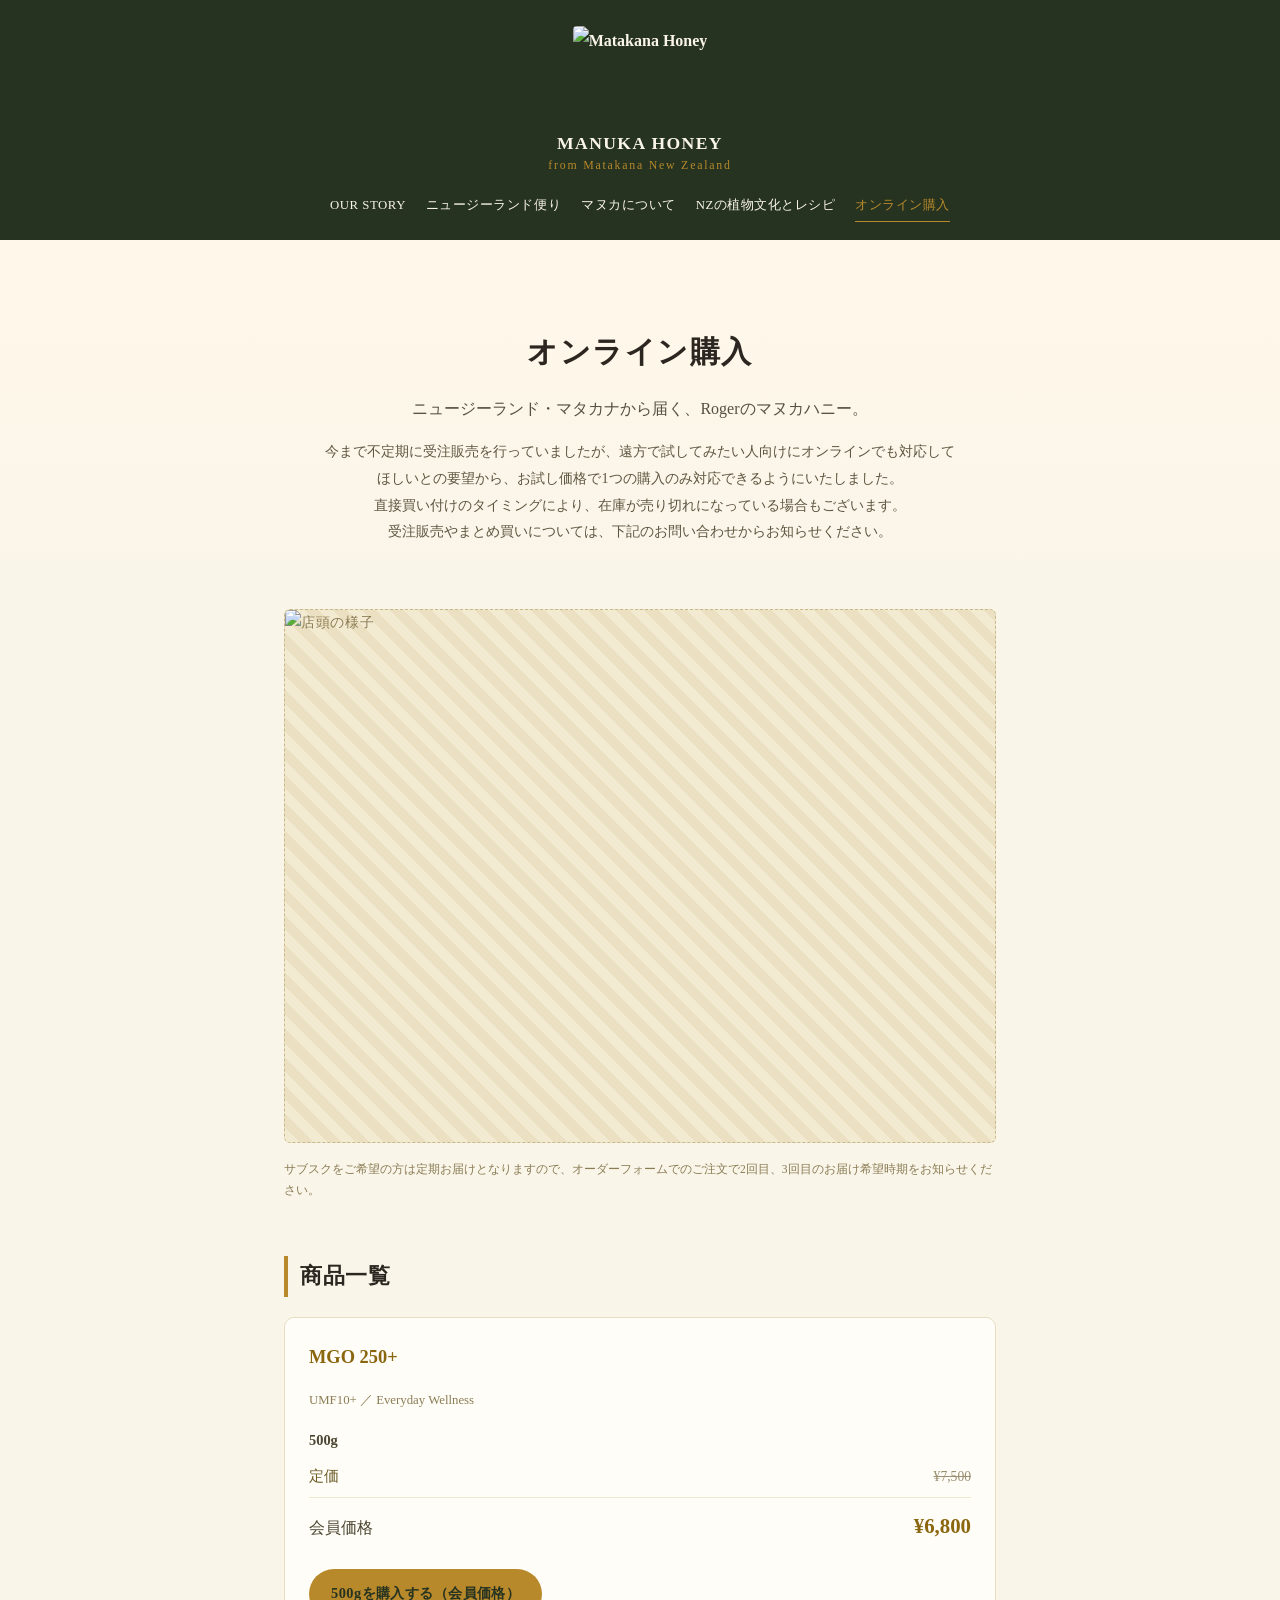
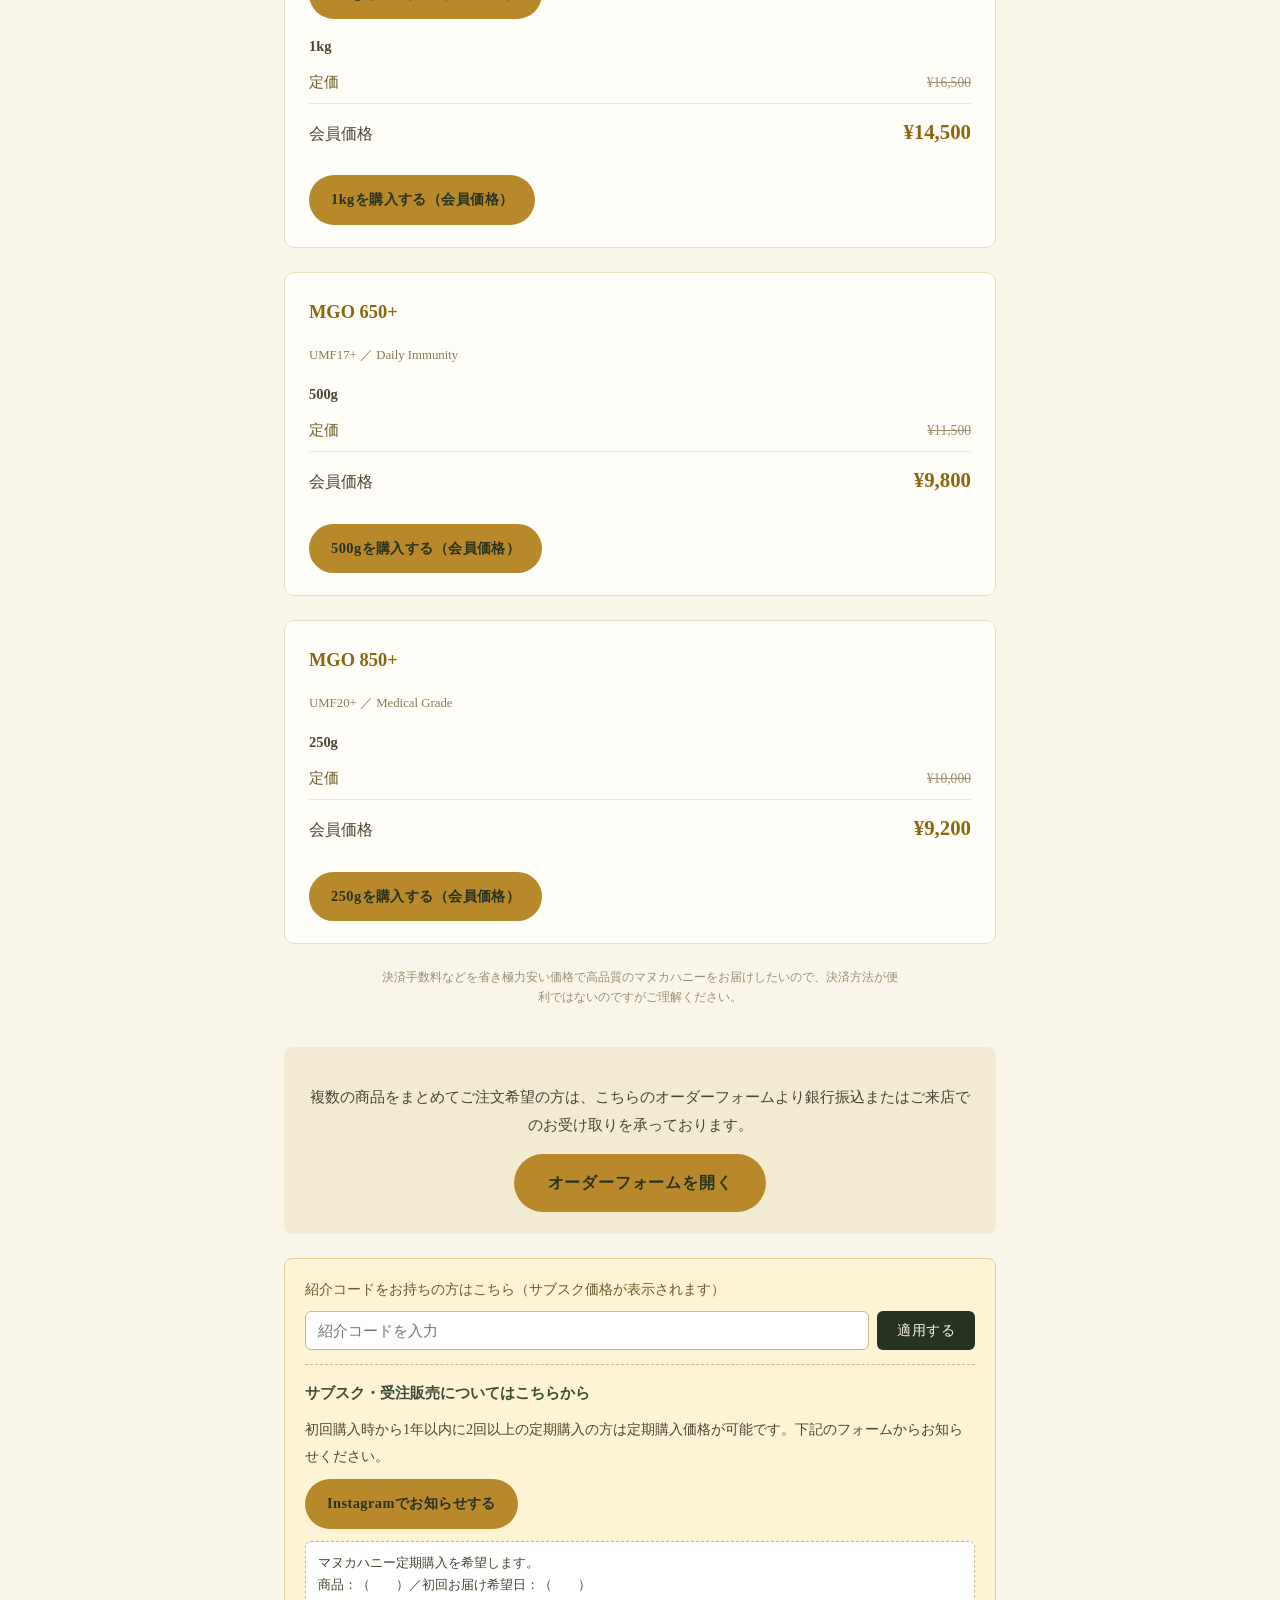
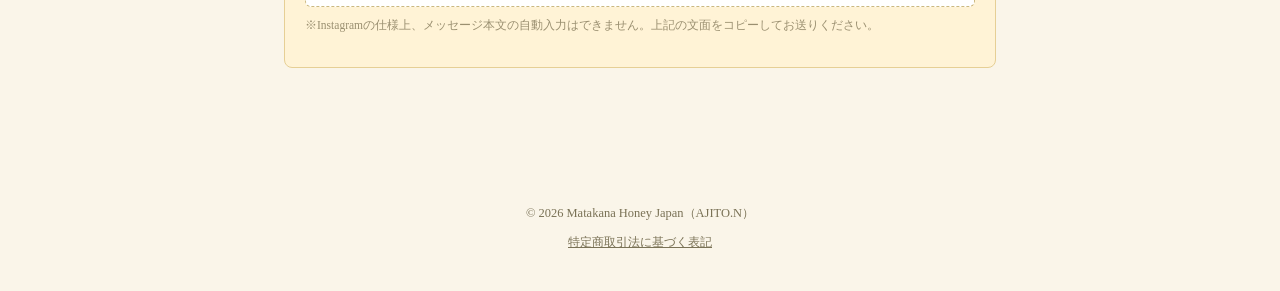
==== contact.html @ 0c9b3e2f "manuka.htmlサブタイトル・contact.html導入文の文言差し替え - manuka.html: サブタイトルを新文言に差し替え（読点1箇所+共通<br>1箇所、シンプル方針を維持） -" ====
<!DOCTYPE html>
<html lang="ja">
<head>
<meta charset="UTF-8">
<meta name="viewport" content="width=device-width, initial-scale=1.0">
<title>オンライン購入 | Matakana Honey</title>
<link rel="stylesheet" href="css/style.css">
<style>
  .referral-box{background:#fff3d6;border:1px solid #e6cf95;border-radius:8px;padding:18px 20px;margin:24px 0;}
  .referral-box label{display:block;font-size:0.85rem;color:#6b5b25;margin-bottom:8px;}
  .referral-box .row{display:flex;gap:8px;flex-wrap:wrap;}
  .referral-box input[type=text]{flex:1 1 200px;padding:10px 12px;border:1px solid #cbb87f;border-radius:6px;font-size:0.95rem;}
  .referral-box button{background:var(--green-dark);color:var(--cream);border:none;border-radius:6px;padding:10px 20px;cursor:pointer;font-size:0.9rem;letter-spacing:0.03em;}
  .referral-msg{margin-top:10px;font-size:0.85rem;}
  .referral-msg.ok{color:#3a4d34;}
  .referral-msg.ng{color:#a33;}
  .product-card{border:1px solid #e7ddc3;border-radius:10px;padding:22px 24px;margin-bottom:24px;background:#fffdf7;}
  .product-card h3{margin:0 0 4px;font-size:1.15rem;color:var(--gold-dark);}
  .product-card .subtitle{font-size:0.8rem;color:#8a7c55;margin-bottom:14px;}
  .price-row{display:flex;justify-content:space-between;align-items:baseline;padding:6px 0;border-top:1px solid #f0e8d0;font-size:0.95rem;}
  .price-row:first-of-type{border-top:none;}
  .price-row .label{color:#6b5b25;}
  .price-row .value{font-weight:bold;}
  .price-row.sub{display:none;}
  .price-row.sub.visible{display:flex;}
  .price-row.sub .value{color:var(--gold-dark);}
  .price-row.list-price .value{text-decoration:line-through;color:#9a8f70;font-weight:normal;font-size:0.85rem;}
  .price-row.member-price{padding:8px 0;}
  .price-row.member-price .label{font-size:1rem;color:#4a4430;}
  .price-row.member-price .value{font-size:1.3rem;color:var(--gold-dark);}
  .price-note{font-size:0.72rem;color:#8a7c55;line-height:1.8;margin:10px 0 20px;}
  .pledge-row{margin-top:14px;padding-top:14px;border-top:1px dashed #cbb87f;font-size:0.85rem;color:#6b5b25;}
  .pledge-row label{display:flex;align-items:center;gap:8px;cursor:pointer;}
  .buy-row{margin-top:16px;display:flex;gap:10px;flex-wrap:wrap;}
  .buy-btn{display:inline-block;background:var(--gold);color:var(--green-dark);font-weight:bold;padding:11px 22px;border-radius:999px;text-decoration:none;font-size:0.9rem;letter-spacing:0.03em;}
  .buy-btn:hover{background:#d1a34a;}
  .buy-btn.sub-btn{display:none;background:var(--green-dark);color:var(--cream);}
  .buy-btn.sub-btn.visible{display:inline-block;}
  .small-note{font-size:0.72rem;color:#9a8f70;text-align:center;margin:18px auto;max-width:520px;line-height:1.7;}
  .bulk-box{background:#f3ead2;border-radius:8px;padding:22px;margin-top:40px;text-align:center;}
  .bulk-box p{margin-bottom:14px;font-size:0.92rem;color:#4a4430;}
  .cap-label{font-weight:bold;font-size:0.9rem;color:#4a4430;margin:0 0 2px;}
  .soldout-badge{display:inline-block;background:#a33;color:#fff;font-size:0.68rem;font-weight:bold;padding:2px 9px;border-radius:999px;margin-left:8px;vertical-align:middle;letter-spacing:0.03em;}
  .buy-btn.disabled{background:#ccc;color:#888;pointer-events:none;cursor:not-allowed;}
  .buy-btn.disabled:hover{background:#ccc;}
  .restock-note{font-size:0.78rem;color:#8a7c55;margin:6px 0 0;}
</style>
</head>
<body>
<header>
  <div class="header-brand">
    <a class="wordmark" href="index.html"><img src="images/logo-web.png" alt="Matakana Honey" class="wordmark-logo"><span class="wordmark-text">MANUKA HONEY<span class="wordmark-sub">from Matakana New Zealand</span></span></a>
  </div>
  <nav>
    <a href="index.html">OUR STORY</a>
    <a href="nz-letter.html">ニュージーランド便り</a>
    <a href="manuka.html">マヌカについて</a>
    <a href="recipes.html">NZの植物文化とレシピ</a>
    <a class="active" href="contact.html">オンライン購入</a>
  </nav>
</header>

<div class="hero">
  <h1>オンライン購入</h1>
  <p class="lead">ニュージーランド・マタカナから届く、Rogerのマヌカハニー。</p>
  <p style="max-width:640px;margin:14px auto 0;font-size:0.88rem;line-height:1.9;color:#5c5640;">
    今まで不定期に受注販売を行っていましたが、遠方で試してみたい人向けにオンラインでも対応してほしいとの要望から、お試し価格で1つの購入のみ対応できるようにいたしました。<br>
    直接買い付けのタイミングにより、在庫が売り切れになっている場合もございます。<br>
    受注販売やまとめ買いについては、下記のお問い合わせからお知らせください。
  </p>
</div>

<main>
  <img class="placeholder-img" src="images/shop-display.jpg" alt="店頭の様子" style="width:100%;height:auto;aspect-ratio:4/3;object-fit:cover;border-radius:6px;margin:16px 0;">

  <p class="price-note">
    サブスクをご希望の方は定期お届けとなりますので、オーダーフォームでのご注文で2回目、3回目のお届け希望時期をお知らせください。
  </p>

  <section>
    <h2>商品一覧</h2>

    <div class="product-card">
      <h3>MGO 250+</h3>
      <p class="subtitle">UMF10+ ／ Everyday Wellness</p>
      <div class="size-block" data-product-name="MGO250+ 500g">
        <p class="cap-label">500g</p>
        <div class="price-row list-price"><span class="label">定価</span><span class="value">¥7,500</span></div>
        <div class="price-row member-price"><span class="label">会員価格</span><span class="value">¥6,800</span></div>
        <div class="price-row sub" data-sub="mgo250-500"><span class="label">サブスク価格</span><span class="value">¥6,300</span></div>
        <div class="buy-row">
          <a class="buy-btn" id="buy-mgo250-500" href="#" target="_blank" rel="noopener">500gを購入する（会員価格）</a>
          <a class="buy-btn sub-btn" id="buy-mgo250-500-sub" data-sub-btn="mgo250-500" href="#" target="_blank" rel="noopener">500gをサブスク価格で購入する</a>
        </div>
      </div>
      <div class="size-block" data-product-name="MGO250+ 1kg">
        <p class="cap-label" style="margin-top:14px;">1kg</p>
        <div class="price-row list-price"><span class="label">定価</span><span class="value">¥16,500</span></div>
        <div class="price-row member-price"><span class="label">会員価格</span><span class="value">¥14,500</span></div>
        <div class="price-row sub" data-sub="mgo250-1000"><span class="label">サブスク価格</span><span class="value">¥12,000</span></div>
        <div class="buy-row">
          <a class="buy-btn" id="buy-mgo250-1000" href="#" target="_blank" rel="noopener">1kgを購入する（会員価格）</a>
          <a class="buy-btn sub-btn" id="buy-mgo250-1000-sub" data-sub-btn="mgo250-1000" href="#" target="_blank" rel="noopener">1kgをサブスク価格で購入する</a>
        </div>
      </div>
    </div>

    <div class="product-card">
      <h3>MGO 650+</h3>
      <p class="subtitle">UMF17+ ／ Daily Immunity</p>
      <div class="size-block" data-product-name="MGO650+ 500g">
        <p class="cap-label">500g</p>
        <div class="price-row list-price"><span class="label">定価</span><span class="value">¥11,500</span></div>
        <div class="price-row member-price"><span class="label">会員価格</span><span class="value">¥9,800</span></div>
        <div class="price-row sub" data-sub="mgo650-500"><span class="label">サブスク価格</span><span class="value">¥9,200</span></div>
        <div class="buy-row">
          <a class="buy-btn" id="buy-mgo650-500" href="#" target="_blank" rel="noopener">500gを購入する（会員価格）</a>
          <a class="buy-btn sub-btn" id="buy-mgo650-500-sub" data-sub-btn="mgo650-500" href="#" target="_blank" rel="noopener">500gをサブスク価格で購入する</a>
        </div>
      </div>
    </div>

    <div class="product-card">
      <h3>MGO 850+</h3>
      <p class="subtitle">UMF20+ ／ Medical Grade</p>
      <div class="size-block" data-product-name="MGO850+ 250g">
        <p class="cap-label">250g</p>
        <div class="price-row list-price"><span class="label">定価</span><span class="value">¥10,000</span></div>
        <div class="price-row member-price"><span class="label">会員価格</span><span class="value">¥9,200</span></div>
        <div class="price-row sub" data-sub="mgo850-250"><span class="label">サブスク価格</span><span class="value">¥8,200</span></div>
        <div class="buy-row">
          <a class="buy-btn" id="buy-mgo850-250" href="#" target="_blank" rel="noopener">250gを購入する（会員価格）</a>
          <a class="buy-btn sub-btn" id="buy-mgo850-250-sub" data-sub-btn="mgo850-250" href="#" target="_blank" rel="noopener">250gをサブスク価格で購入する</a>
        </div>
      </div>
    </div>
  </section>

  <p class="small-note">
    決済手数料などを省き極力安い価格で高品質のマヌカハニーをお届けしたいので、決済方法が便利ではないのですがご理解ください。
  </p>

  <div class="bulk-box">
    <p>複数の商品をまとめてご注文希望の方は、こちらのオーダーフォームより銀行振込またはご来店でのお受け取りを承っております。</p>
    <a class="btn" href="https://docs.google.com/forms/d/1Jwx15t9DJbV_6aFWOQp5lAX1VwiLrjwJ2BIpTIaHqno/viewform" target="_blank" rel="noopener">オーダーフォームを開く</a>
  </div>

  <div class="referral-box">
    <label for="referral-input">紹介コードをお持ちの方はこちら（サブスク価格が表示されます）</label>
    <div class="row">
      <input type="text" id="referral-input" placeholder="紹介コードを入力">
      <button type="button" onclick="applyReferralCode()">適用する</button>
    </div>
    <div id="referral-msg" class="referral-msg"></div>
    <div class="pledge-row">
      <p style="margin:0 0 8px;font-size:0.95rem;font-weight:bold;color:#3a4d34;">
        サブスク・受注販売についてはこちらから
      </p>
      <p style="margin:0 0 10px;font-size:0.88rem;color:#4a4430;">
        初回購入時から1年以内に2回以上の定期購入の方は定期購入価格が可能です。下記のフォームからお知らせください。
      </p>
      <a class="buy-btn" href="https://ig.me/m/cafeAJITO.N" target="_blank" rel="noopener" style="display:inline-block;">Instagramでお知らせする</a>
      <div style="margin-top:12px;padding:10px 12px;background:#fff;border:1px dashed #cbb87f;border-radius:6px;font-size:0.82rem;color:#4a4430;line-height:1.7;">
        <span class="nowrap">マヌカハニー</span>定期購入を希望します。<br>
        商品：（　　）／初回お届け希望日：（　　）
      </div>
      <p style="font-size:0.72rem;color:#9a8f70;margin-top:8px;">
        ※Instagramの仕様上、メッセージ本文の自動入力はできません。上記の文面をコピーしてお送りください。
      </p>
    </div>
  </div>
</main>

<footer>
  <p>&copy; 2026 Matakana Honey Japan（AJITO.N）</p>
  <p><a href="tokushoho.html">特定商取引法に基づく表記</a></p>
</footer>

<script>
  // TODO(Soo): 実際の紹介コード一覧に差し替えてください。
  // ソースコードに直接記載されるため完全な秘匿性はない前提（Maki合意済み）。
  var VALID_REFERRAL_CODES = ["SAMPLE-CODE"];

  function revealSubscriptionPricing() {
    document.querySelectorAll('.price-row.sub').forEach(function(el) {
      el.classList.add('visible');
    });
    document.querySelectorAll('.buy-btn.sub-btn').forEach(function(el) {
      el.classList.add('visible');
    });
  }

  function hideSubscriptionPricing() {
    document.querySelectorAll('.price-row.sub').forEach(function(el) {
      el.classList.remove('visible');
    });
    document.querySelectorAll('.buy-btn.sub-btn').forEach(function(el) {
      el.classList.remove('visible');
    });
  }

  function applyReferralCode() {
    var input = document.getElementById('referral-input');
    var msg = document.getElementById('referral-msg');
    var code = input.value.trim();
    if (code !== '' && VALID_REFERRAL_CODES.indexOf(code) !== -1) {
      revealSubscriptionPricing();
      msg.textContent = 'サブスク価格を表示しました。';
      msg.className = 'referral-msg ok';
    } else {
      hideSubscriptionPricing();
      msg.textContent = '紹介コードが確認できませんでした。';
      msg.className = 'referral-msg ng';
    }
  }

  // ===== 在庫表示システム（Googleスプレッドシート連携） =====
  // 参照CSV：商品名（A列）／在庫状況（B列：在庫有り or SOLD OUT）／次回入荷予定（C列）
  var STOCK_CSV_URL = 'https://docs.google.com/spreadsheets/d/e/2PACX-1vSdIXQY_jx4U5_wirSpHmcgKlBPtCSPjmG-mE1ncMdhY4sgtLb4crstbfKoRYjXkA4HKQnzpydJ01cD/pub?gid=0&single=true&output=csv';

  function normalizeProductName(s) {
    return (s || '').replace(/\s+/g, '').toLowerCase();
  }

  function parseCSV(text) {
    var rows = [];
    var lines = text.split(/\r\n|\n|\r/).filter(function (l) { return l.trim() !== ''; });
    lines.forEach(function (line) {
      var cells = [];
      var cur = '';
      var inQuotes = false;
      for (var i = 0; i < line.length; i++) {
        var ch = line[i];
        if (inQuotes) {
          if (ch === '"') {
            if (line[i + 1] === '"') { cur += '"'; i++; }
            else { inQuotes = false; }
          } else {
            cur += ch;
          }
        } else {
          if (ch === '"') { inQuotes = true; }
          else if (ch === ',') { cells.push(cur); cur = ''; }
          else { cur += ch; }
        }
      }
      cells.push(cur);
      rows.push(cells);
    });
    return rows;
  }

  function preventClickWhileSoldOut(e) {
    e.preventDefault();
  }

  function updateSizeBlock(block, status, nextRestock) {
    var buyBtns = block.querySelectorAll('.buy-btn');
    var existingBadge = block.querySelector('.soldout-badge');
    var existingNote = block.querySelector('.restock-note');

    if (status === 'SOLD OUT') {
      buyBtns.forEach(function (btn) {
        btn.classList.add('disabled');
        btn.setAttribute('aria-disabled', 'true');
        btn.removeEventListener('click', preventClickWhileSoldOut);
        btn.addEventListener('click', preventClickWhileSoldOut);
      });
      if (!existingBadge) {
        var badge = document.createElement('span');
        badge.className = 'soldout-badge';
        badge.textContent = 'SOLD OUT';
        var capLabel = block.querySelector('.cap-label');
        if (capLabel) { capLabel.appendChild(badge); }
      }
    } else {
      buyBtns.forEach(function (btn) {
        btn.classList.remove('disabled');
        btn.removeAttribute('aria-disabled');
        btn.removeEventListener('click', preventClickWhileSoldOut);
      });
      if (existingBadge) { existingBadge.remove(); }
    }

    if (nextRestock) {
      if (existingNote) {
        existingNote.textContent = '次回入荷予定：' + nextRestock;
      } else {
        var note = document.createElement('p');
        note.className = 'restock-note';
        note.textContent = '次回入荷予定：' + nextRestock;
        var buyRow = block.querySelector('.buy-row');
        if (buyRow) { buyRow.parentNode.insertBefore(note, buyRow); }
      }
    } else if (existingNote) {
      existingNote.remove();
    }
  }

  function applyStockStatus(rows) {
    var blocks = document.querySelectorAll('[data-product-name]');
    rows.forEach(function (row) {
      var name = row[0] ? row[0].trim() : '';
      var status = row[1] ? row[1].trim() : '';
      var nextRestock = row[2] ? row[2].trim() : '';
      if (!name) { return; }
      // ヘッダー行など、想定外のB列の値は在庫行として扱わずスキップ
      if (status !== '在庫有り' && status !== 'SOLD OUT') { return; }

      var normName = normalizeProductName(name);
      blocks.forEach(function (block) {
        if (normalizeProductName(block.getAttribute('data-product-name')) === normName) {
          updateSizeBlock(block, status, nextRestock);
        }
      });
    });
  }

  function loadStockStatus() {
    fetch(STOCK_CSV_URL, { cache: 'no-store' })
      .then(function (res) {
        if (!res.ok) { throw new Error('CSV取得失敗: ' + res.status); }
        return res.text();
      })
      .then(function (text) {
        var rows = parseCSV(text);
        applyStockStatus(rows);
      })
      .catch(function (err) {
        // 取得に失敗した場合は在庫表示を更新せず、デフォルト（在庫有り扱い）のまま表示する
        console.warn('在庫情報の取得に失敗しました。デフォルト表示のままにします。', err);
      });
  }

  document.addEventListener('DOMContentLoaded', loadStockStatus);
</script>
</body>
</html>
---- css/style.css ----
:root {
  --gold: #b8892b;
  --gold-dark: #8a660f;
  --cream: #faf5e9;
  --green: #3a4d34;
  --green-dark: #263320;
  --text: #2b2620;
}

* { box-sizing: border-box; }

body {
  margin: 0;
  font-family: "Hiragino Mincho ProN", "Yu Mincho", serif;
  background: var(--cream);
  color: var(--text);
  line-height: 1.9;
}

header {
  background: var(--green-dark);
  display: flex;
  flex-direction: column;
  align-items: center;
}

.header-brand {
  width: 100%;
  display: flex;
  justify-content: center;
  padding: 26px 24px 20px;
  box-sizing: border-box;
}

.wordmark {
  display: flex;
  flex-direction: column;
  align-items: center;
  text-align: center;
  gap: 10px;
  color: var(--cream);
  text-decoration: none;
  font-weight: bold;
}

.wordmark-logo {
  height: 96px;
  width: auto;
  display: block;
  border-radius: 4px;
}

.wordmark-text {
  font-size: 1.1rem;
  letter-spacing: 0.08em;
  line-height: 1.3;
}

.wordmark-sub {
  display: block;
  margin-top: 3px;
  font-size: 0.74rem;
  letter-spacing: 0.15em;
  color: var(--gold);
  font-weight: normal;
  line-height: 1.3;
}

nav {
  width: 100%;
  display: flex;
  justify-content: center;
  gap: 20px;
  flex-wrap: wrap;
  padding: 0 24px 18px;
  box-sizing: border-box;
}

nav a {
  color: var(--cream);
  text-decoration: none;
  font-size: 0.8rem;
  letter-spacing: 0.04em;
  border-bottom: 1px solid transparent;
  padding-bottom: 3px;
}

nav a:hover, nav a.active {
  border-bottom: 1px solid var(--gold);
  color: var(--gold);
}

.nowrap { white-space: nowrap; }

@media (max-width: 768px) {
  br.pc-only { display: none; }
}
@media (min-width: 769px) {
  br.mobile-only { display: none; }
}

.hero {
  padding: 64px 24px 48px;
  text-align: center;
  background: linear-gradient(180deg, #fff8ea 0%, var(--cream) 100%);
}

.hero h1 { font-size: 1.9rem; margin-bottom: 12px; letter-spacing: 0.05em; }
.hero p.lead { max-width: 640px; margin: 0 auto; color: #55503f; }

main { max-width: 760px; margin: 0 auto; padding: 0 24px 80px; }

section { margin-top: 56px; }
section h2 {
  font-size: 1.35rem;
  border-left: 4px solid var(--gold);
  padding-left: 12px;
  margin-bottom: 20px;
  letter-spacing: 0.03em;
}
section h3 { font-size: 1.05rem; color: var(--gold-dark); margin-top: 30px; }

.placeholder-img {
  width: 100%;
  aspect-ratio: 4 / 3;
  border: 1px dashed #c9b98a;
  background: repeating-linear-gradient(45deg, #f3ead2, #f3ead2 10px, #ece0c2 10px, #ece0c2 20px);
  display: flex;
  align-items: center;
  justify-content: center;
  color: #8a7c55;
  font-size: 0.85rem;
  letter-spacing: 0.05em;
  border-radius: 6px;
  margin: 16px 0;
}

.note {
  background: #fff3d6;
  border: 1px solid #e6cf95;
  padding: 14px 16px;
  font-size: 0.85rem;
  border-radius: 6px;
  color: #6b5b25;
  margin: 20px 0;
}

.note-faint {
  background: var(--cream);
  border: 1px solid var(--cream);
  padding: 14px 16px;
  font-size: 0.55rem;
  border-radius: 6px;
  color: #a89d7d;
  margin: 20px 0;
}

.research-item { border-top: 1px solid #e7ddc3; padding: 16px 0; }
.research-item .source { font-size: 0.78rem; color: #8a7c55; }

.recipe-card {
  border: 1px solid #e7ddc3;
  border-radius: 8px;
  padding: 20px;
  margin-bottom: 24px;
  background: #fffdf7;
}
.recipe-card h3 { margin-top: 0; }

.tag {
  display: inline-block;
  background: var(--green);
  color: var(--cream);
  font-size: 0.72rem;
  padding: 3px 10px;
  border-radius: 999px;
  letter-spacing: 0.05em;
  margin-bottom: 10px;
}

.cta-block {
  text-align: center;
  background: var(--green-dark);
  color: var(--cream);
  padding: 44px 24px;
  border-radius: 10px;
  margin-top: 40px;
}
.cta-block p { color: #d9d3c2; margin-bottom: 22px; }

.btn {
  display: inline-block;
  background: var(--gold);
  color: var(--green-dark);
  font-weight: bold;
  padding: 14px 34px;
  border-radius: 999px;
  text-decoration: none;
  letter-spacing: 0.05em;
}
.btn:hover { background: #d1a34a; }

.disclaimer {
  font-size: 0.78rem;
  color: #8a7c55;
  border-top: 1px solid #e7ddc3;
  margin-top: 40px;
  padding-top: 16px;
}

footer { text-align: center; padding: 30px 24px; color: #7a7256; font-size: 0.78rem; }
footer p { margin: 0 0 6px; }
footer a { color: #7a7256; text-decoration: underline; }
footer a:hover { color: var(--gold-dark); }

.legal-page dl { max-width: 720px; margin: 0 auto; }
.legal-page dt { font-weight: bold; color: var(--green); margin-top: 22px; font-size: 0.92rem; }
.legal-page dd { margin: 6px 0 0; color: #3a3526; line-height: 1.9; font-size: 0.9rem; white-space: pre-line; }
.legal-page .legal-note { font-size: 0.75rem; color: #8a7c55; margin-top: 40px; text-align: center; }
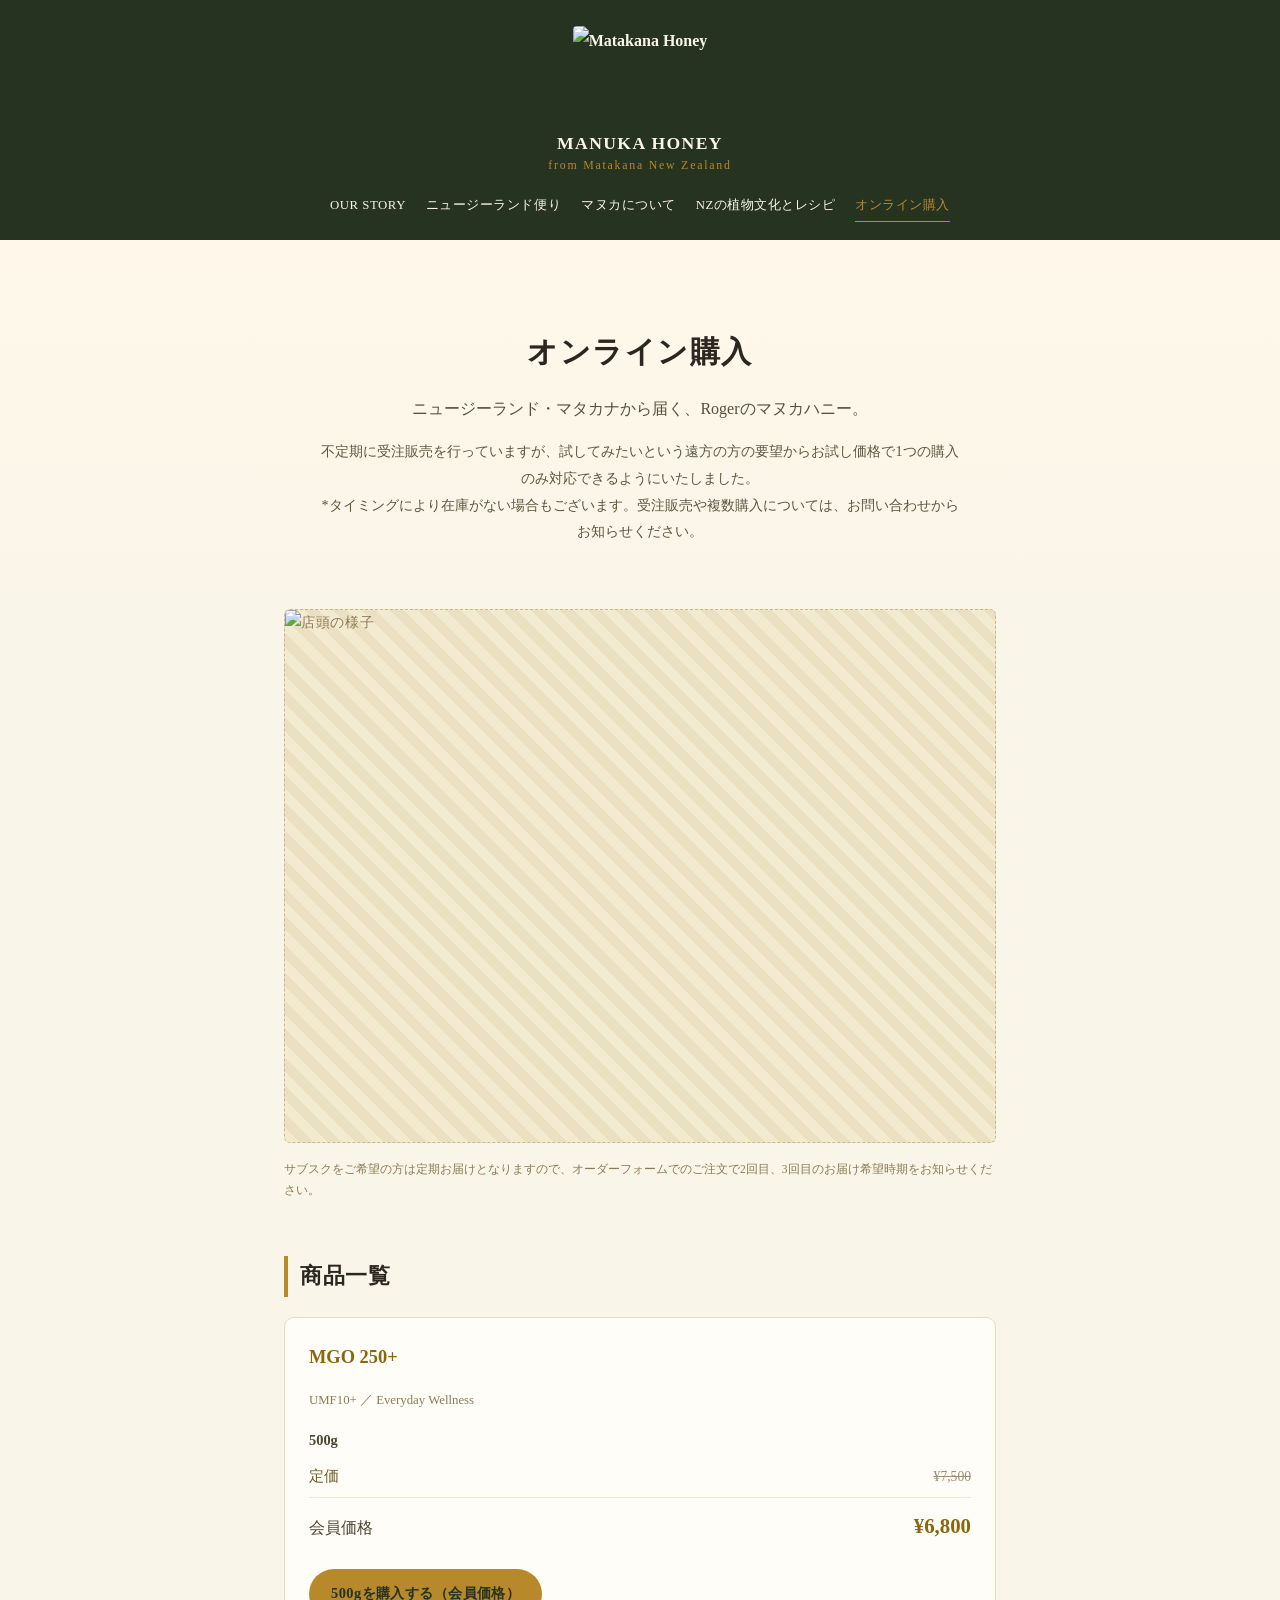
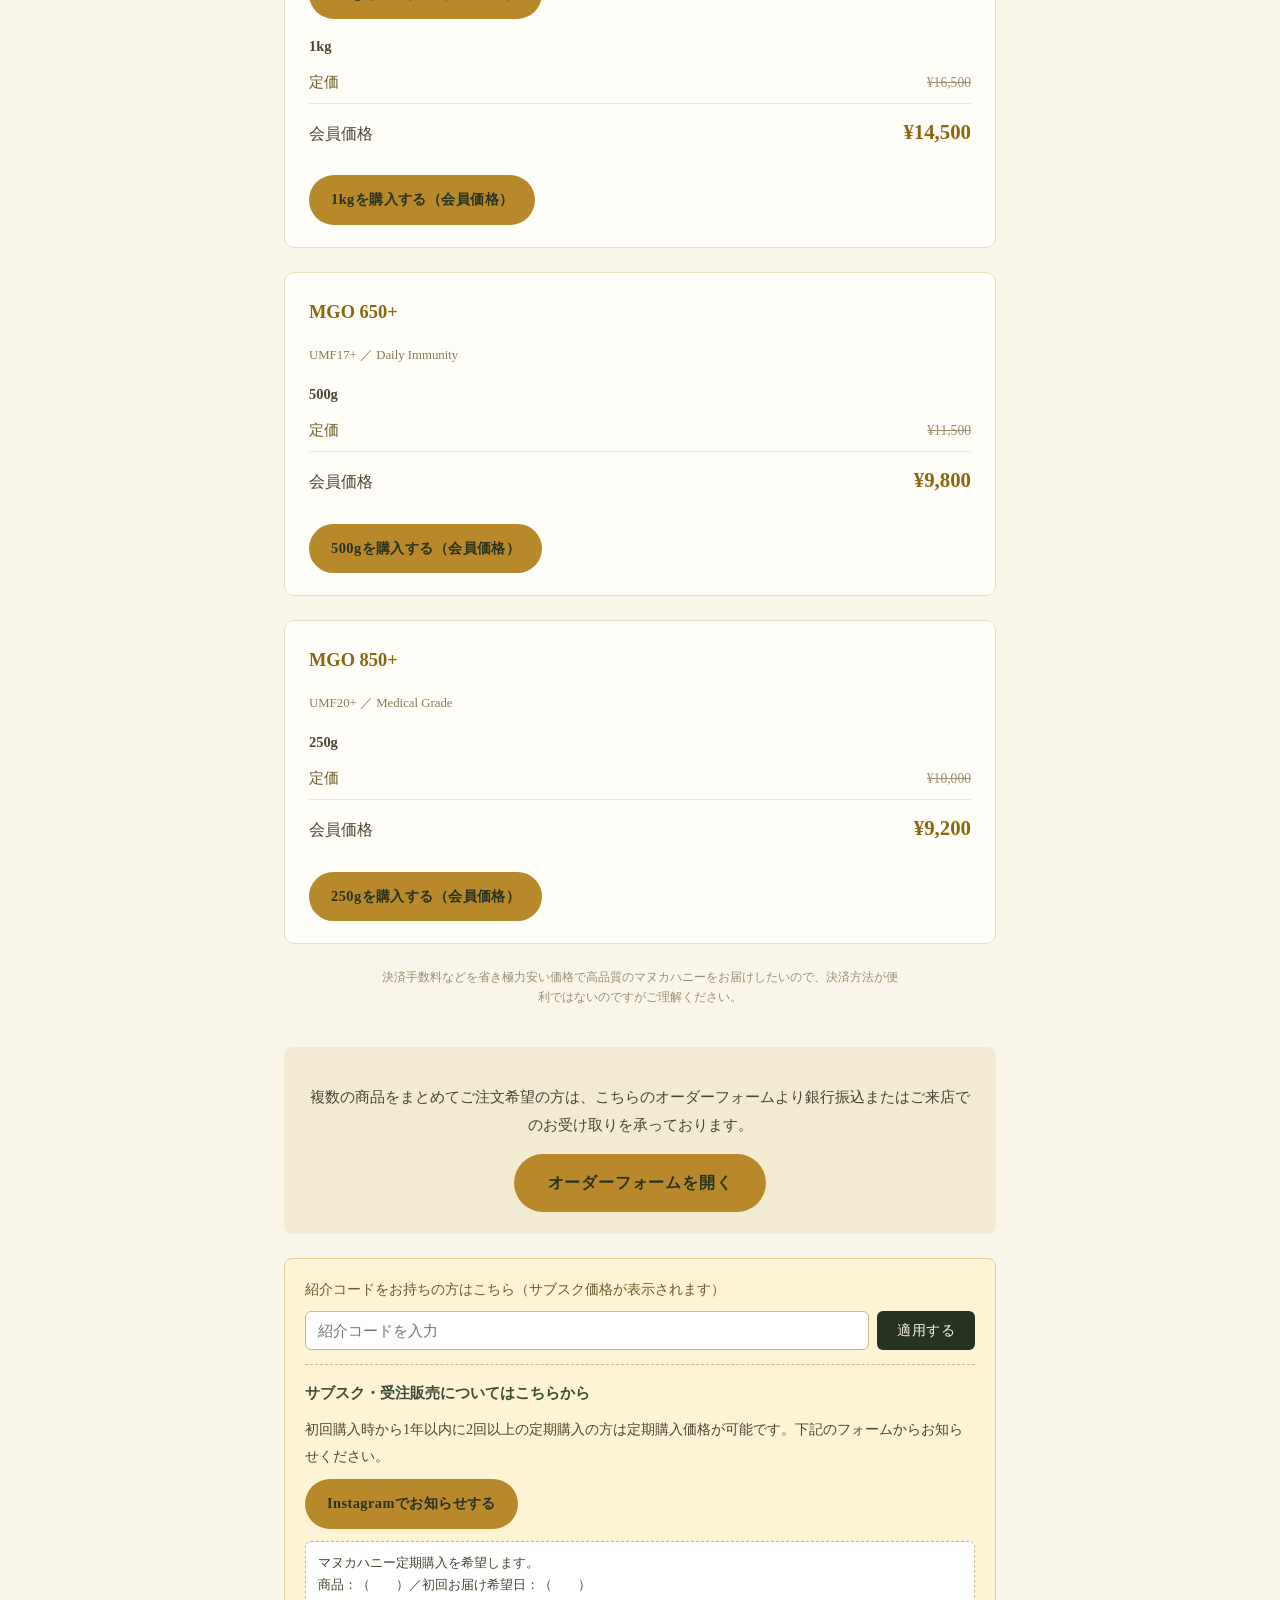
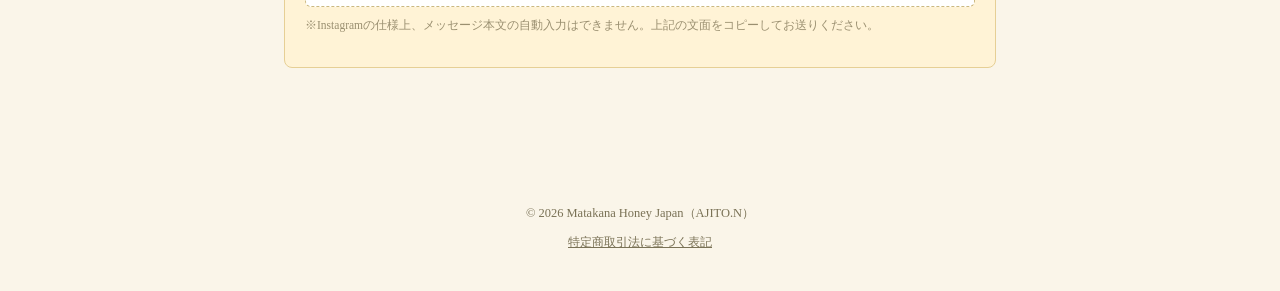
==== commit 33e51117: "manuka.htmlサブタイトル・contact.html導入文の文言を最終版に差し替え - manuka.html: サブタイトルを1文構成の最終文言に差し替え - contact.html: 導" ====
--- a/contact.html
+++ b/contact.html
@@ -64,9 +64,8 @@
   <h1>オンライン購入</h1>
   <p class="lead">ニュージーランド・マタカナから届く、Rogerのマヌカハニー。</p>
   <p style="max-width:640px;margin:14px auto 0;font-size:0.88rem;line-height:1.9;color:#5c5640;">
-    今まで不定期に受注販売を行っていましたが、遠方で試してみたい人向けにオンラインでも対応してほしいとの要望から、お試し価格で1つの購入のみ対応できるようにいたしました。<br>
-    直接買い付けのタイミングにより、在庫が売り切れになっている場合もございます。<br>
-    受注販売やまとめ買いについては、下記のお問い合わせからお知らせください。
+    不定期に受注販売を行っていますが、試してみたいという遠方の方の要望からお試し価格で1つの購入のみ対応できるようにいたしました。<br>
+    *タイミングにより在庫がない場合もございます。受注販売や複数購入については、お問い合わせからお知らせください。
   </p>
 </div>
 
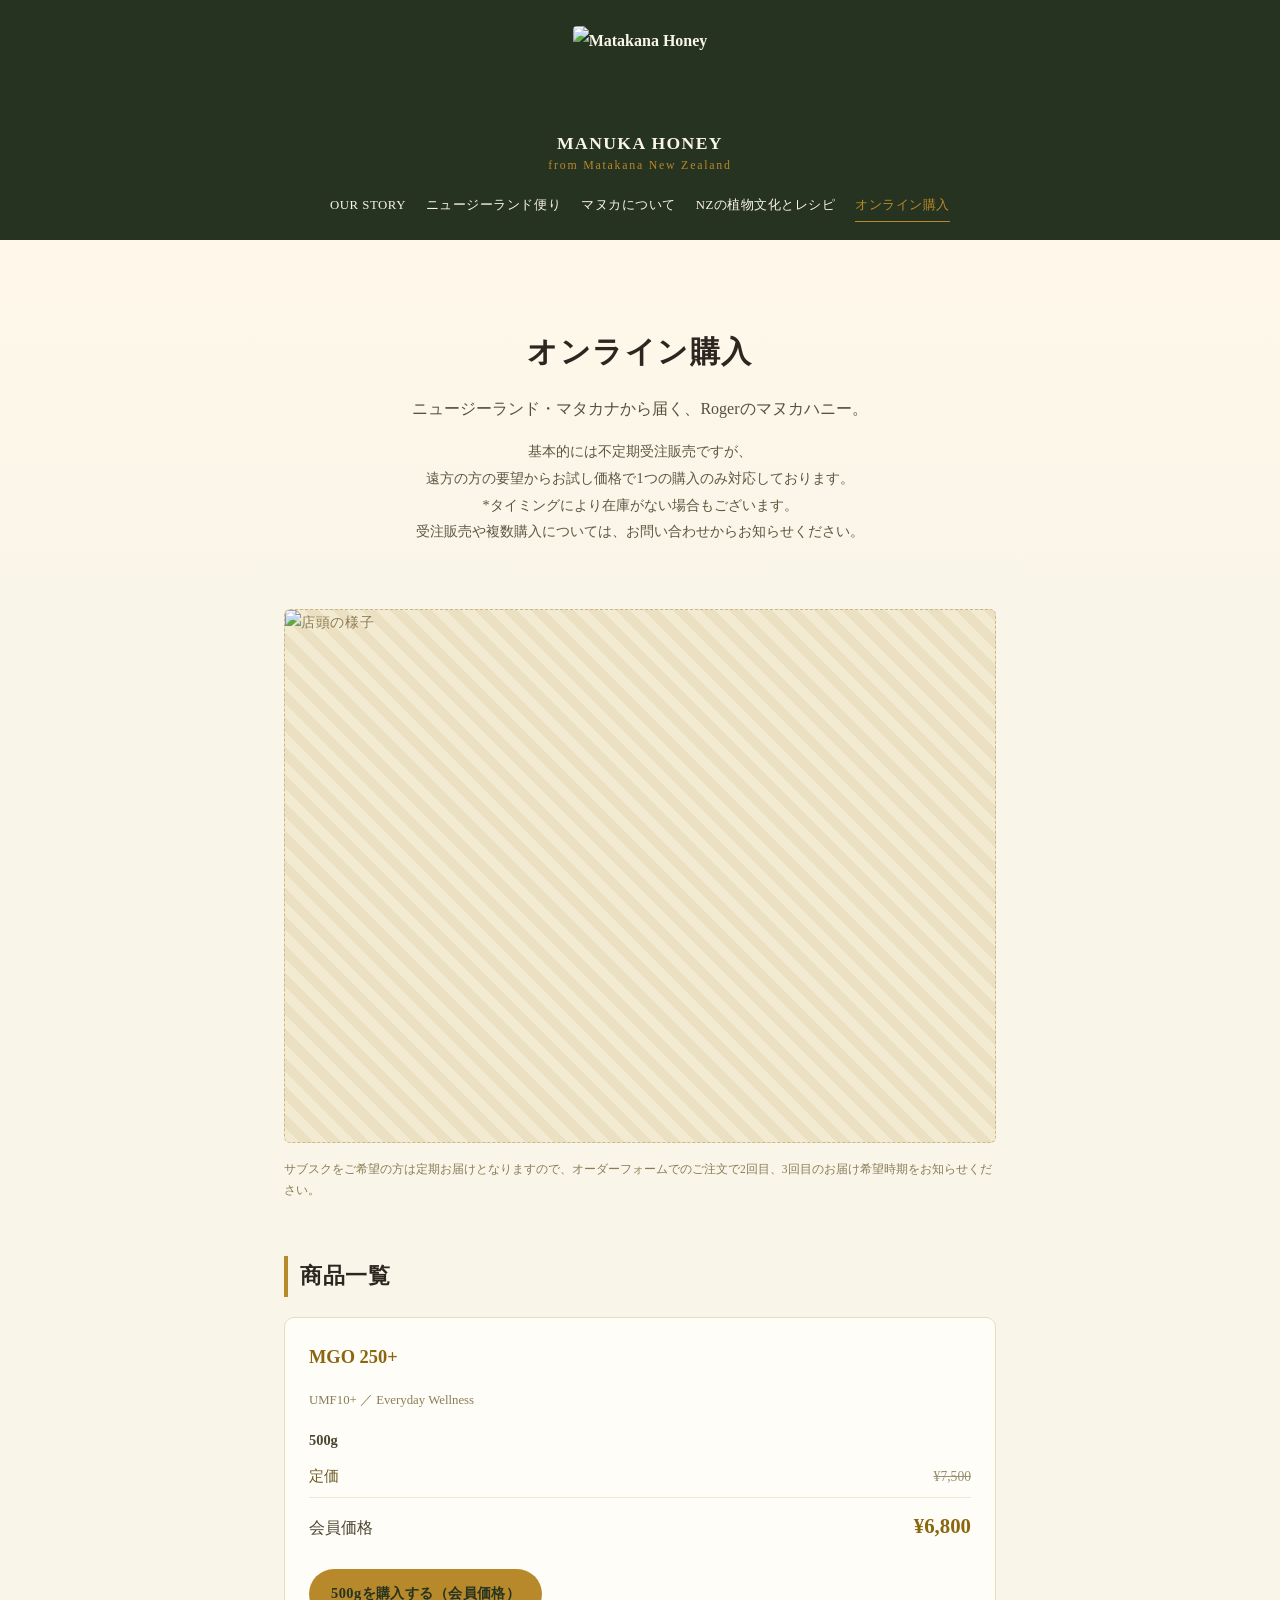
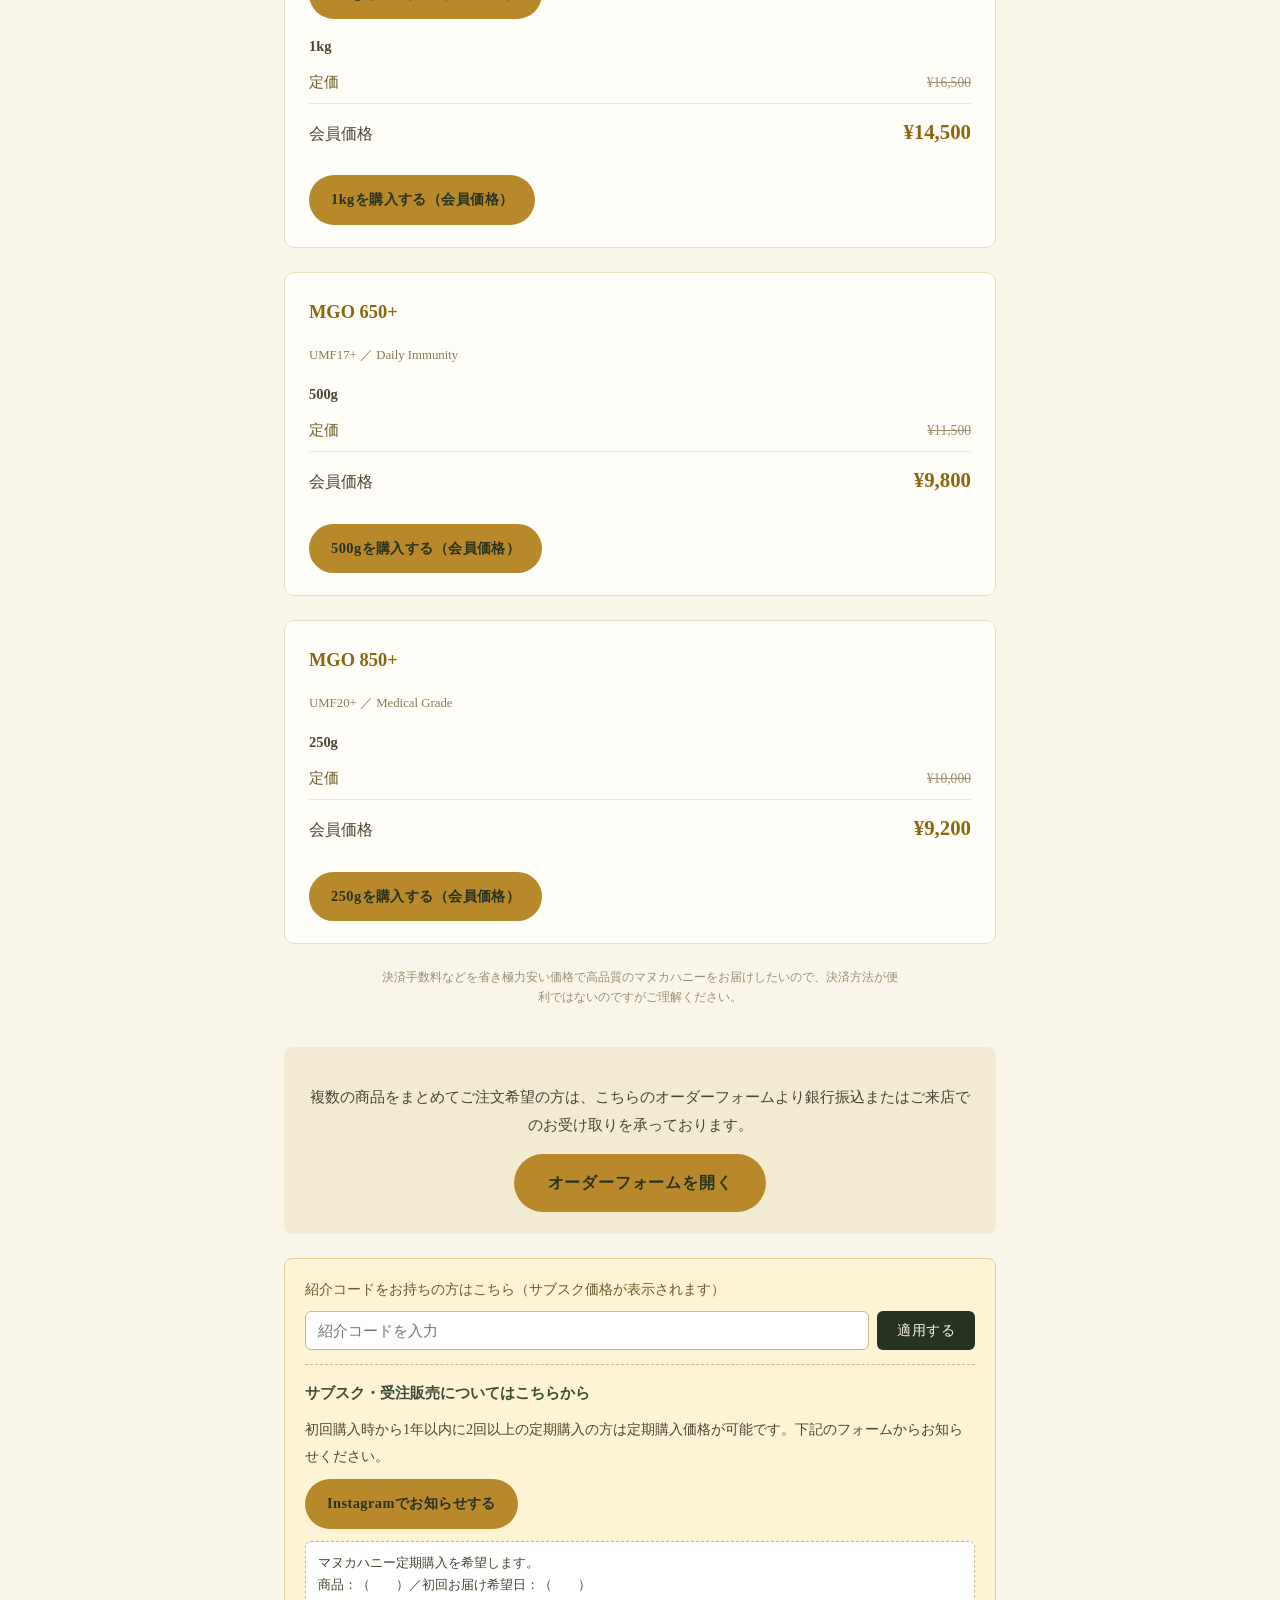
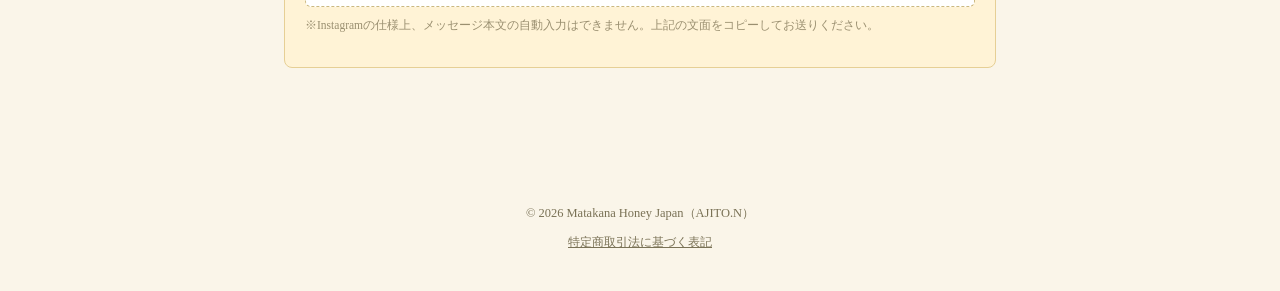
==== commit e4e4f96b: "manuka.htmlサブタイトル・contact.html導入文を固定改行版に差し替え - manuka.html: サブタイトルを1箇所の固定<br>+自然な折り返しの構成に変更 - contac" ====
--- a/contact.html
+++ b/contact.html
@@ -64,8 +64,10 @@
   <h1>オンライン購入</h1>
   <p class="lead">ニュージーランド・マタカナから届く、Rogerのマヌカハニー。</p>
   <p style="max-width:640px;margin:14px auto 0;font-size:0.88rem;line-height:1.9;color:#5c5640;">
-    不定期に受注販売を行っていますが、試してみたいという遠方の方の要望からお試し価格で1つの購入のみ対応できるようにいたしました。<br>
-    *タイミングにより在庫がない場合もございます。受注販売や複数購入については、お問い合わせからお知らせください。
+    基本的には不定期受注販売ですが、<br>
+    遠方の方の要望からお試し価格で1つの購入のみ対応しております。<br>
+    *タイミングにより在庫がない場合もございます。<br>
+    受注販売や複数購入については、お問い合わせからお知らせください。
   </p>
 </div>
 
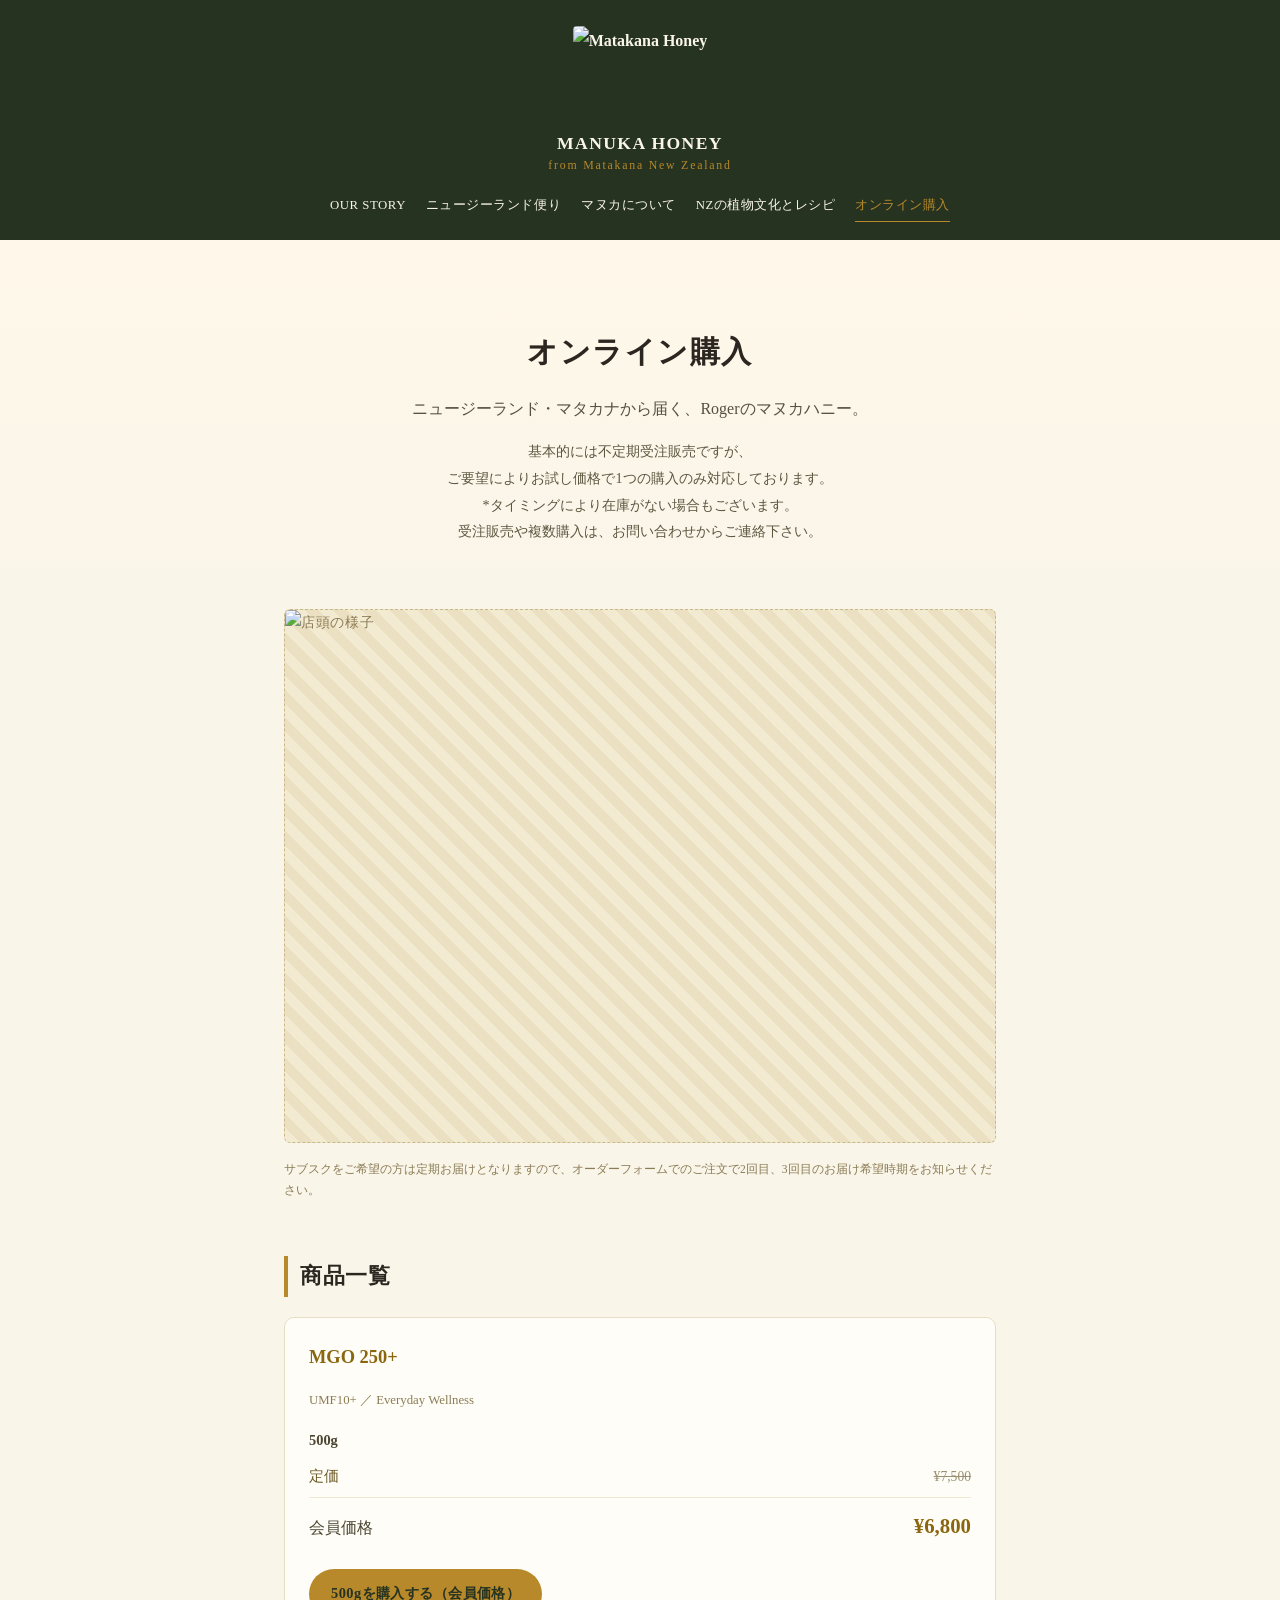
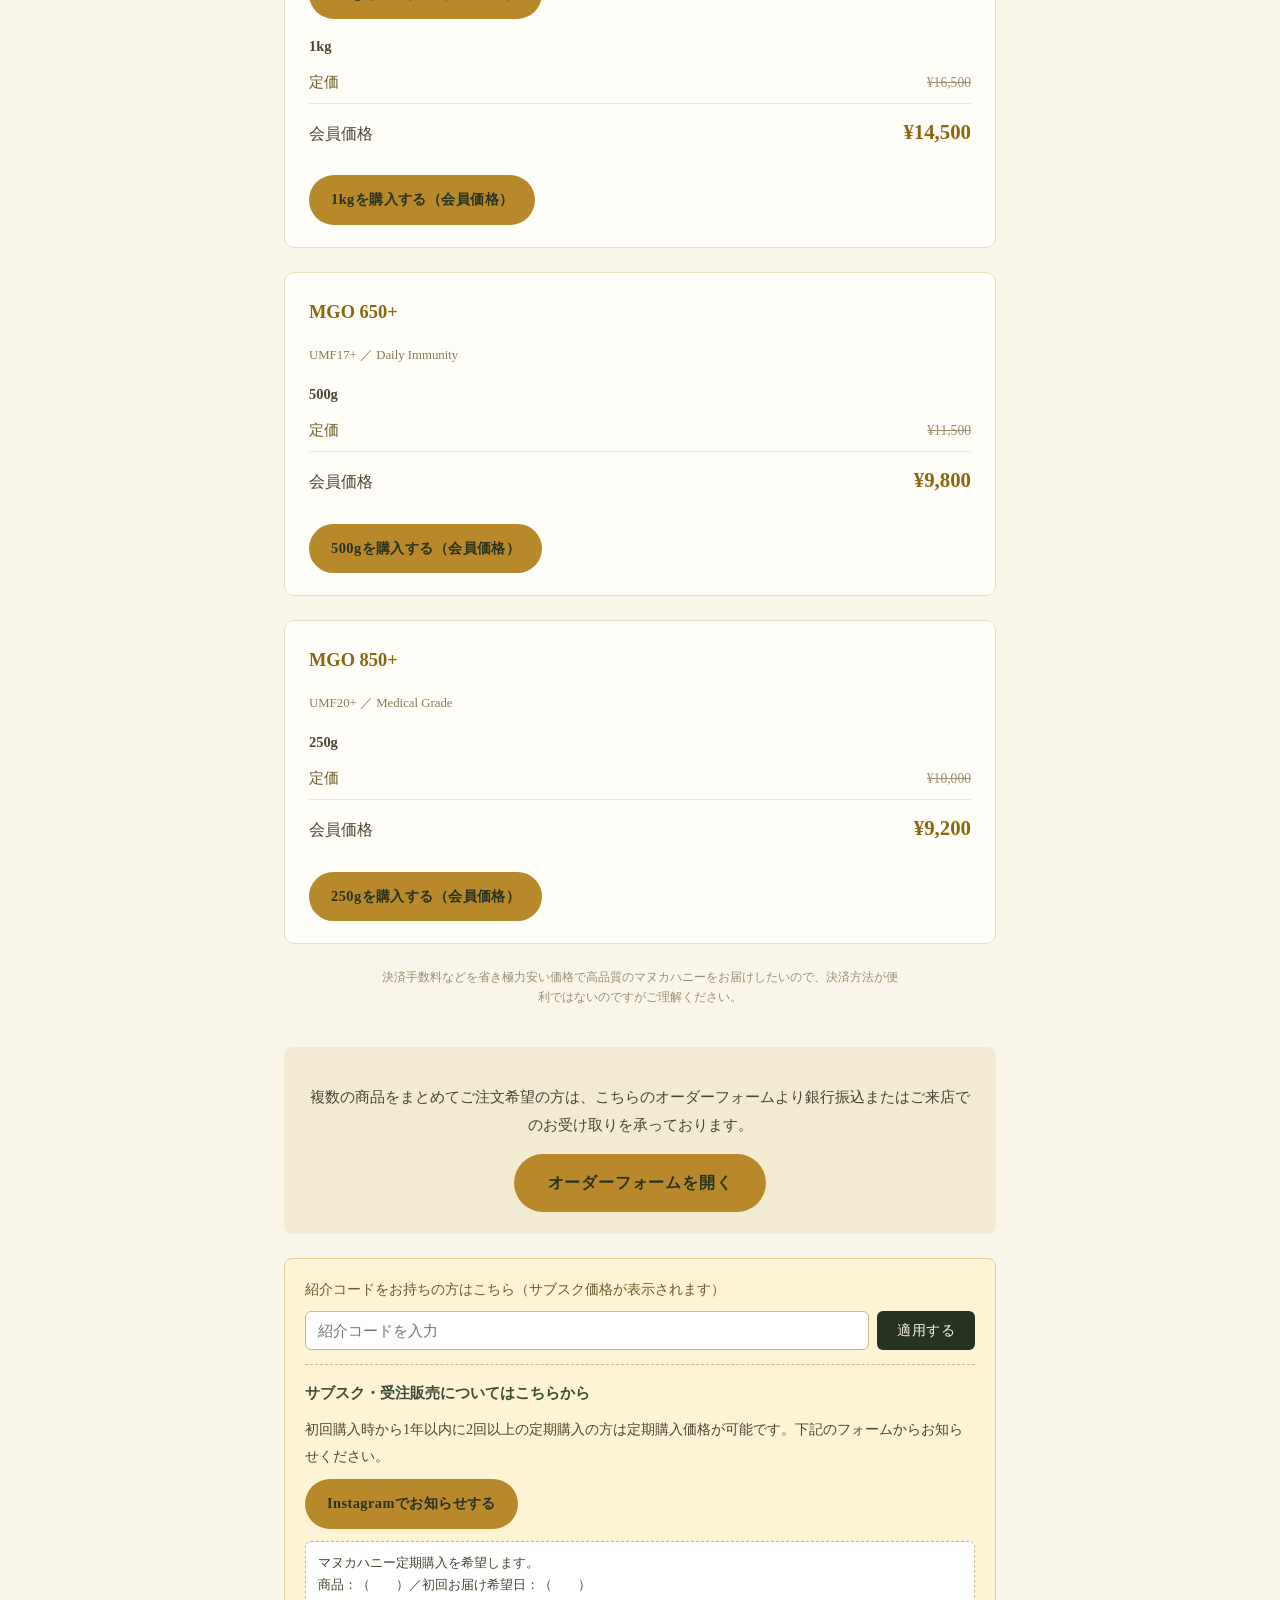
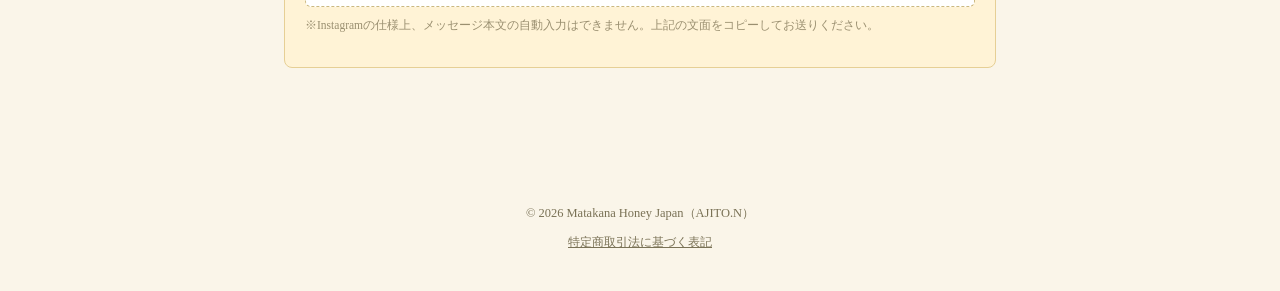
==== commit 398f6ad2: "contact.html導入文を再修正 - 2文目「ご要望によりお試し価格で1つの購入のみ対応しております。」に短縮 - 4文目「受注販売や複数購入は、お問い合わせからご連絡下さい。」に変更 - 固定" ====
--- a/contact.html
+++ b/contact.html
@@ -65,9 +65,9 @@
   <p class="lead">ニュージーランド・マタカナから届く、Rogerのマヌカハニー。</p>
   <p style="max-width:640px;margin:14px auto 0;font-size:0.88rem;line-height:1.9;color:#5c5640;">
     基本的には不定期受注販売ですが、<br>
-    遠方の方の要望からお試し価格で1つの購入のみ対応しております。<br>
+    ご要望によりお試し価格で1つの購入のみ対応しております。<br>
     *タイミングにより在庫がない場合もございます。<br>
-    受注販売や複数購入については、お問い合わせからお知らせください。
+    受注販売や複数購入は、お問い合わせからご連絡下さい。
   </p>
 </div>
 
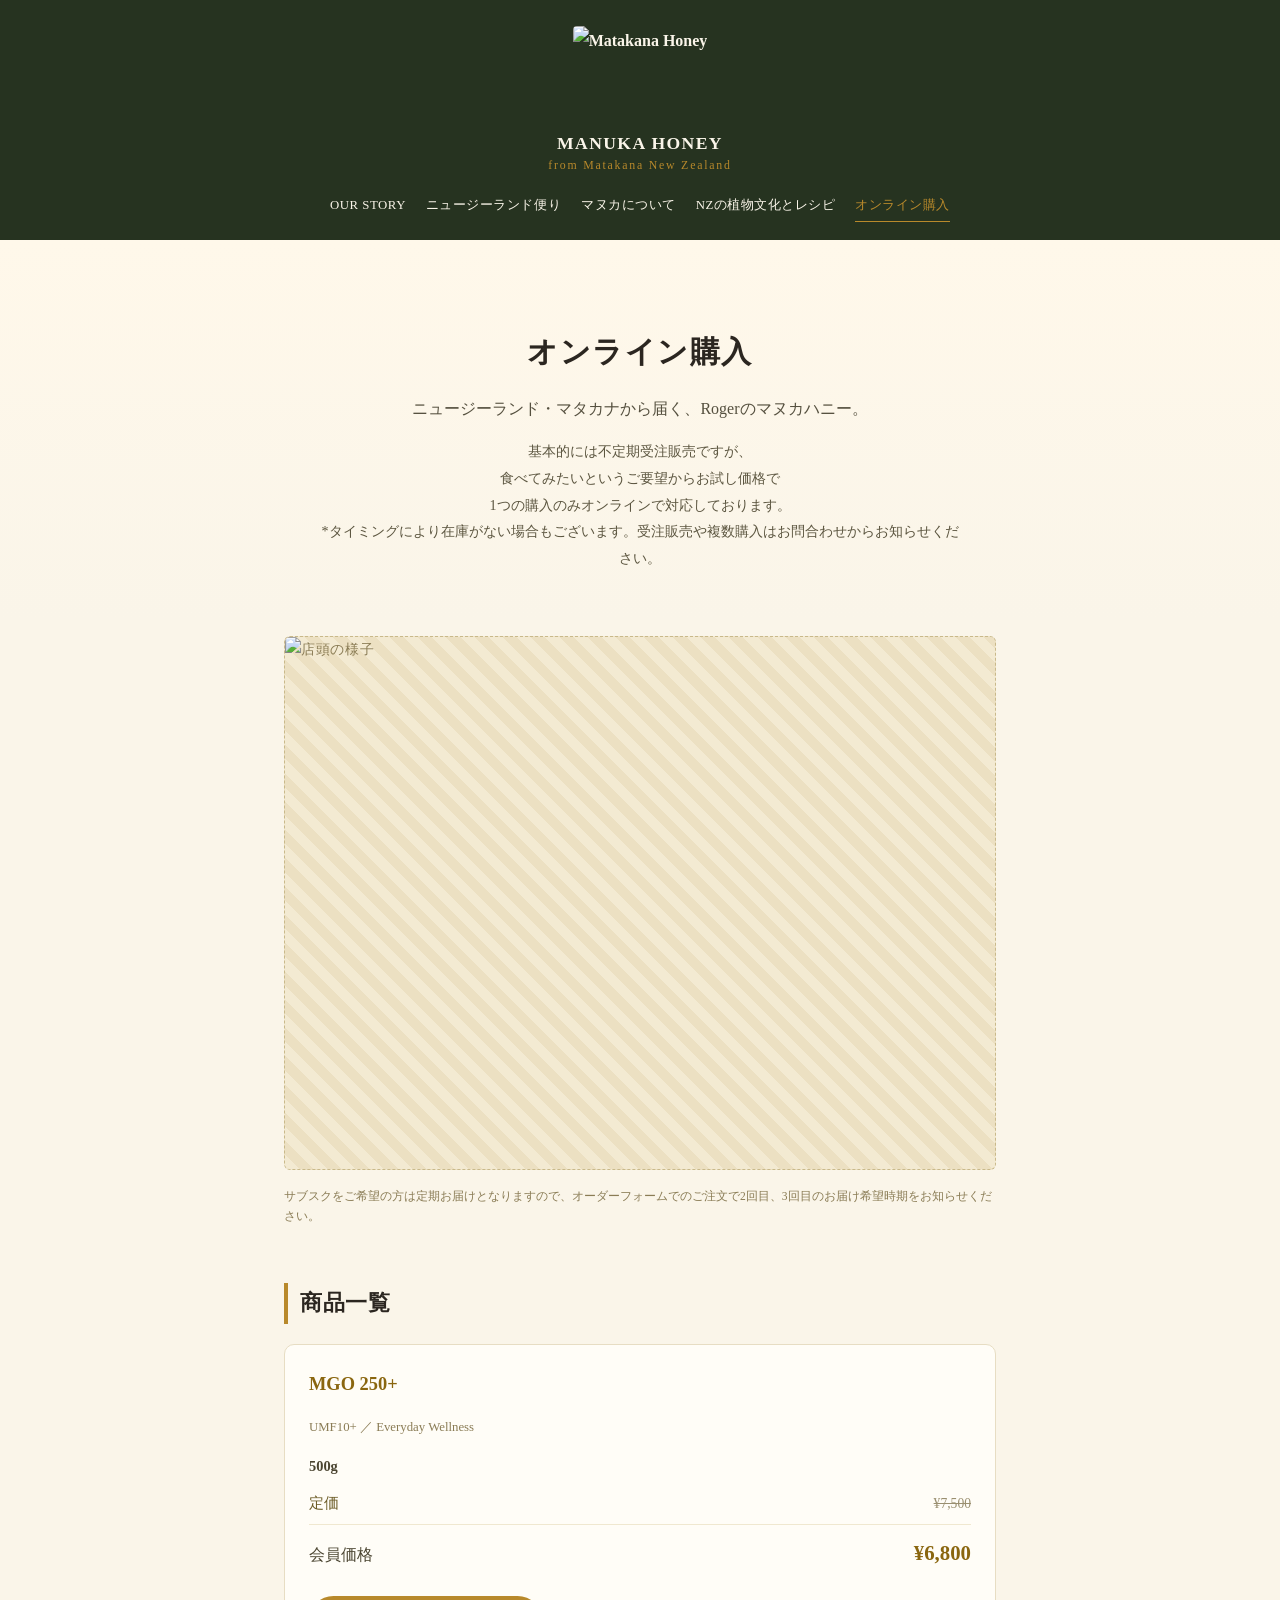
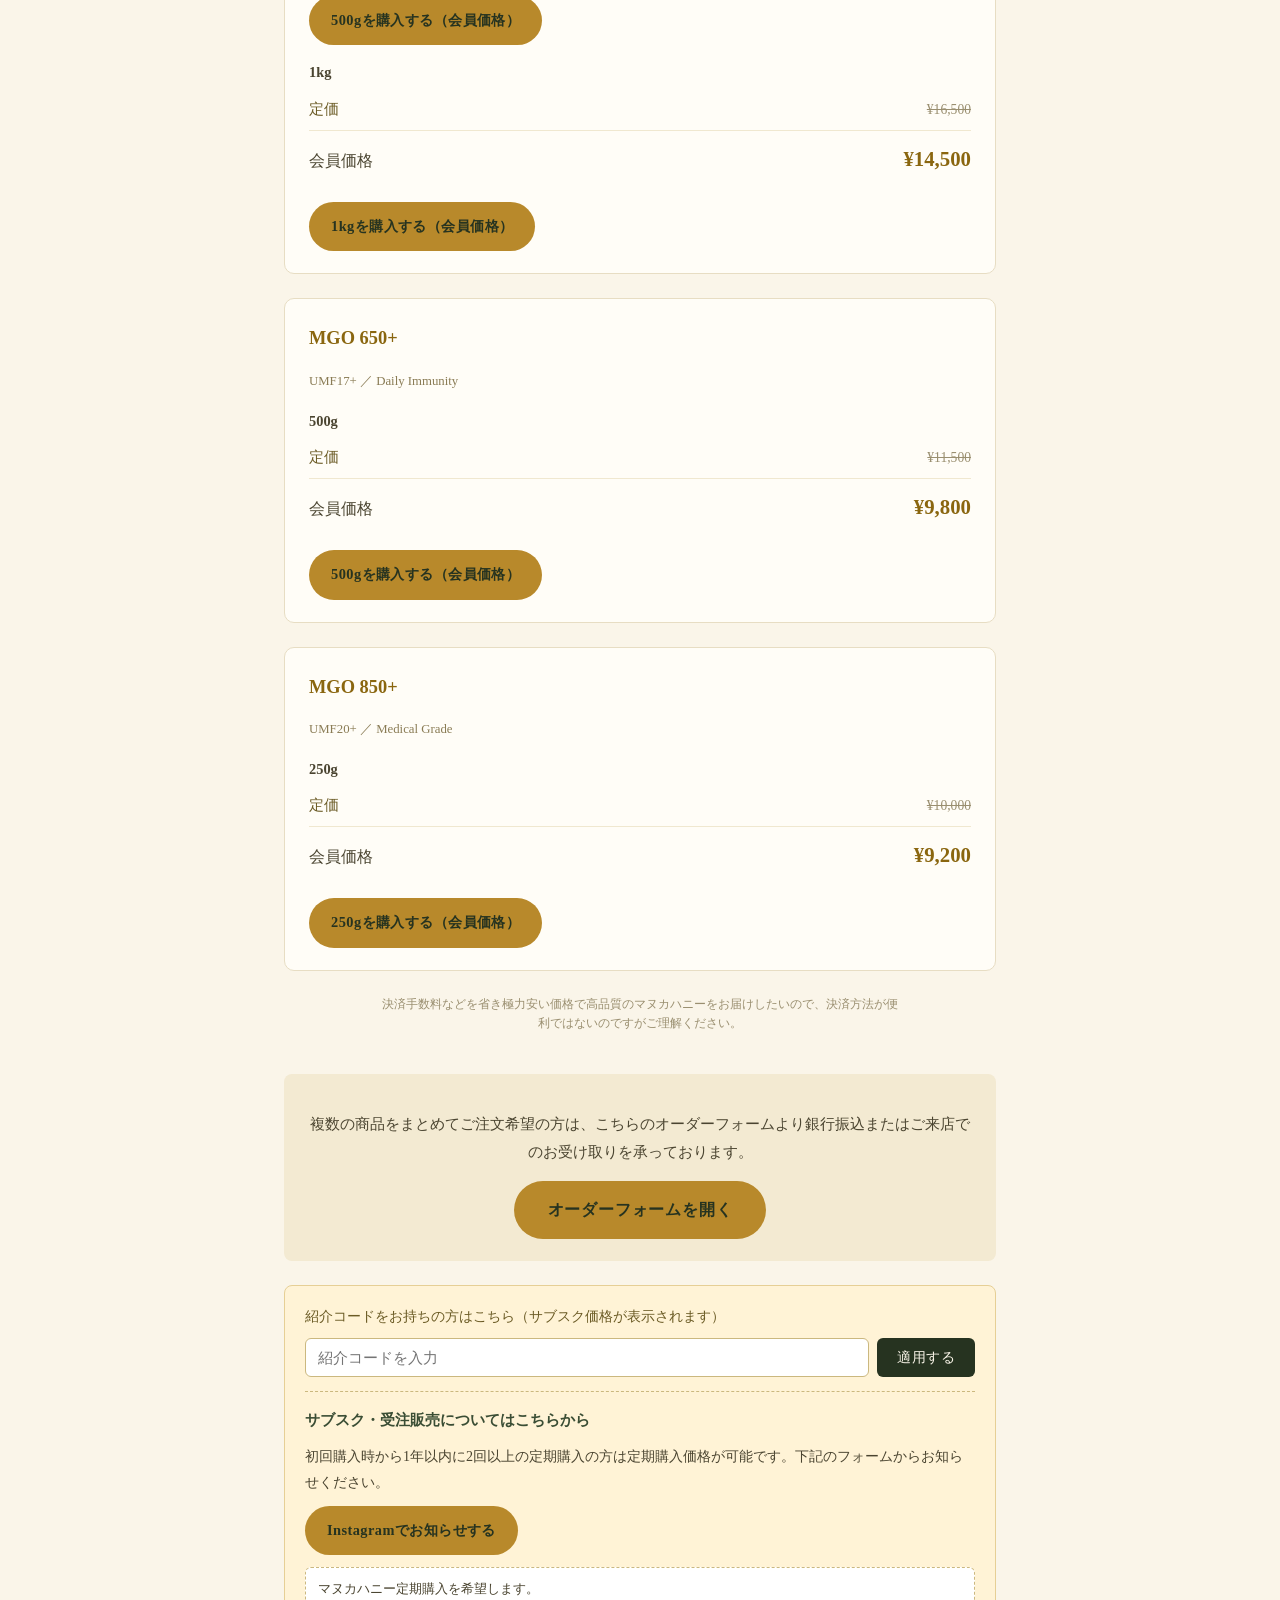
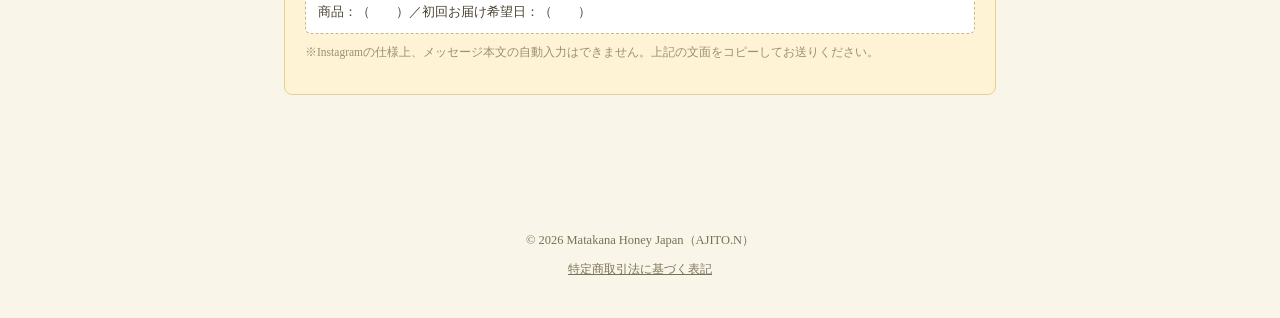
==== commit 517cb7fe: "contact.html導入文を再修正（3箇所固定<br>） 「基本的には不定期受注販売ですが、」/「食べてみたいというご要望からお試し価格で」/「1つの購入のみオンラインで対応しております。」の3箇" ====
--- a/contact.html
+++ b/contact.html
@@ -65,9 +65,9 @@
   <p class="lead">ニュージーランド・マタカナから届く、Rogerのマヌカハニー。</p>
   <p style="max-width:640px;margin:14px auto 0;font-size:0.88rem;line-height:1.9;color:#5c5640;">
     基本的には不定期受注販売ですが、<br>
-    ご要望によりお試し価格で1つの購入のみ対応しております。<br>
-    *タイミングにより在庫がない場合もございます。<br>
-    受注販売や複数購入は、お問い合わせからご連絡下さい。
+    食べてみたいというご要望からお試し価格で<br>
+    1つの購入のみオンラインで対応しております。<br>
+    *タイミングにより在庫がない場合もございます。受注販売や複数購入はお問合わせからお知らせください。
   </p>
 </div>
 
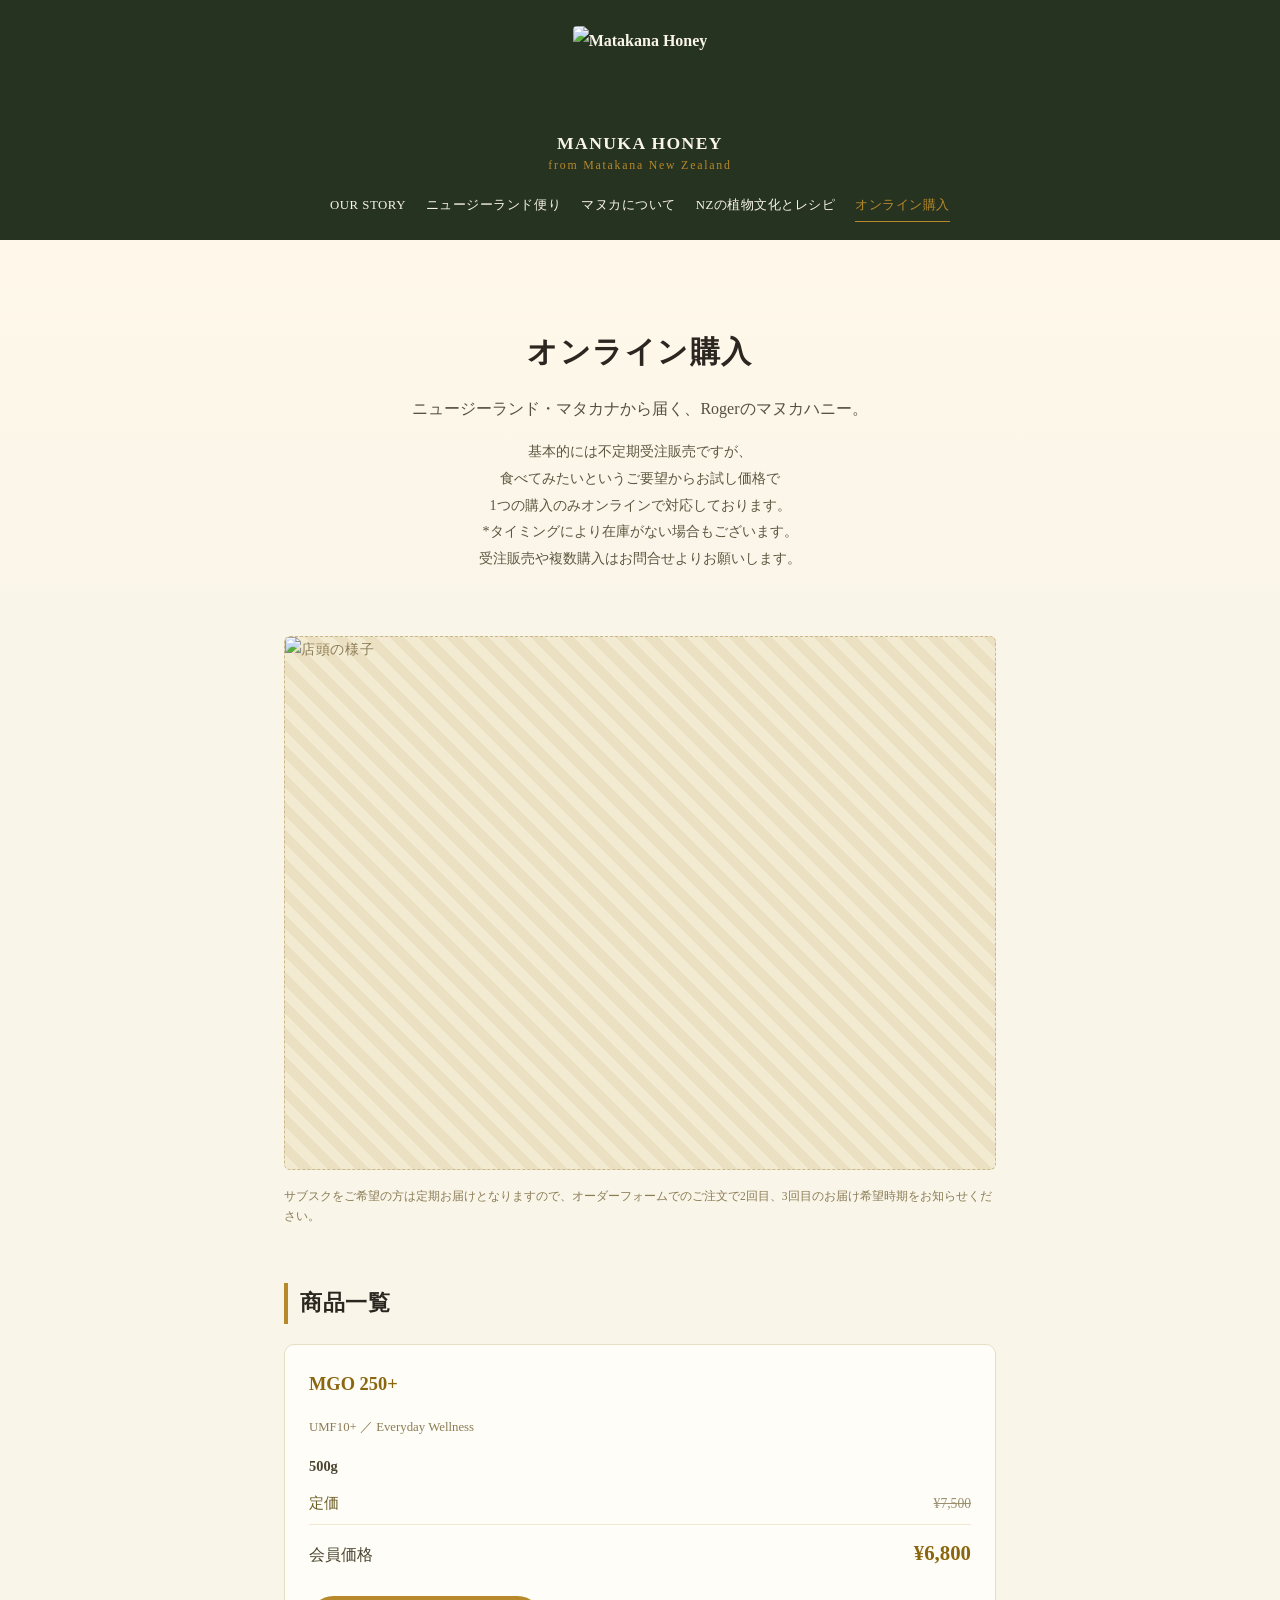
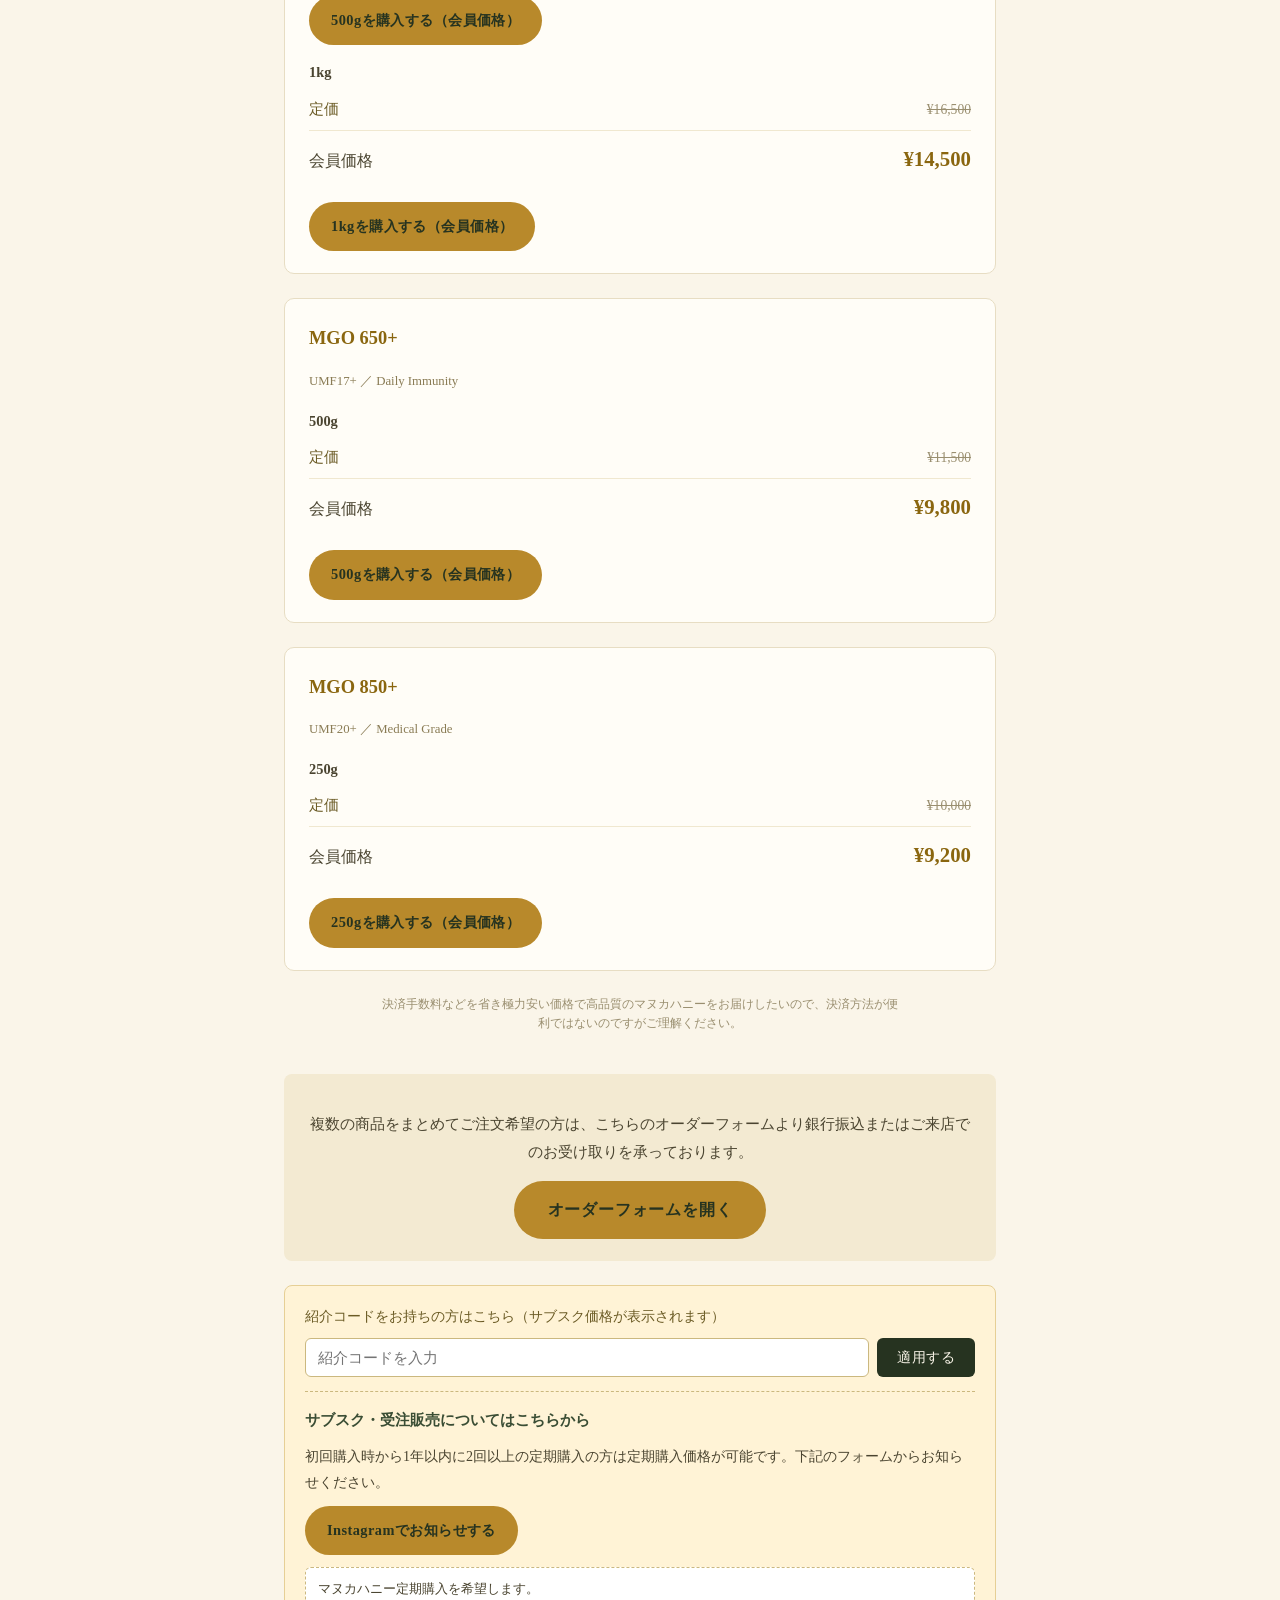
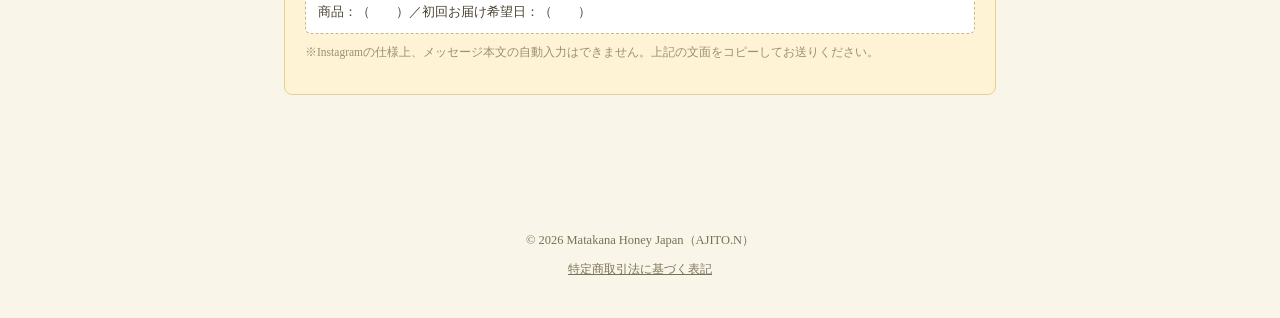
==== commit 584414fc: "contact.html導入文を再修正（4箇所固定<br>） 末尾を「受注販売や複数購入はお問合せよりお願いします。」に変更し、「在庫がない場合もございます。」の後にも固定<br>を追加（計4箇所）" ====
--- a/contact.html
+++ b/contact.html
@@ -67,7 +67,8 @@
     基本的には不定期受注販売ですが、<br>
     食べてみたいというご要望からお試し価格で<br>
     1つの購入のみオンラインで対応しております。<br>
-    *タイミングにより在庫がない場合もございます。受注販売や複数購入はお問合わせからお知らせください。
+    *タイミングにより在庫がない場合もございます。<br>
+    受注販売や複数購入はお問合せよりお願いします。
   </p>
 </div>
 
